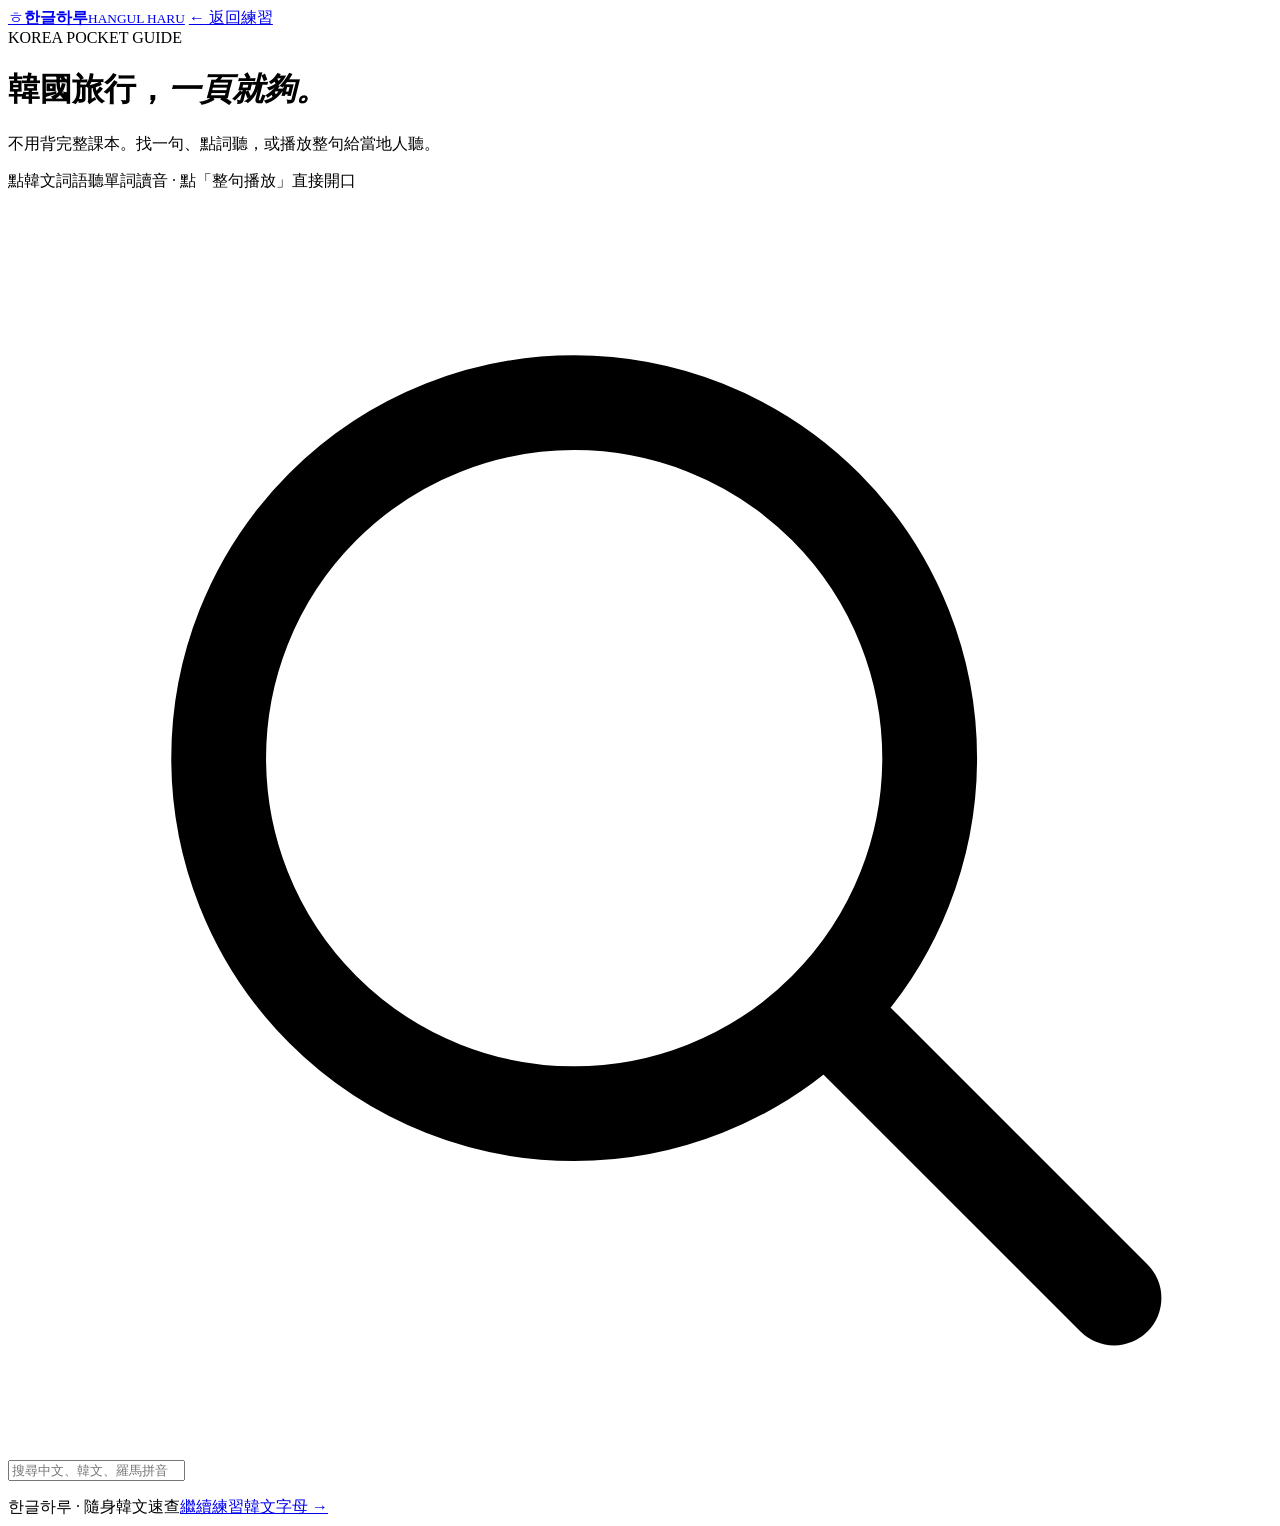
==== travel/index.html @ 02ef3fa6 "feat(travel): add isolated travel guide page and number explorer" ====
<!doctype html>
<html lang="zh-Hant">
<head>
  <meta charset="utf-8">
  <meta name="viewport" content="width=device-width, initial-scale=1, viewport-fit=cover">
  <meta name="theme-color" content="#f7f5f0">
  <meta name="description" content="韓國旅行韓文速查：實用情境句、繁體中文、羅馬拼音、逐詞與整句發音，以及漢字數字和固有數字。">
  <title>韓國旅行速查 · 한글하루</title>
  <link rel="stylesheet" href="./travel.css">
  <script defer src="./phrases.js"></script>
  <script defer src="./travel.js"></script>
</head>
<body>
  <div class="shell">
    <header class="topbar">
      <a class="brand" href="../" aria-label="返回韓文練習首頁"><span class="seal" aria-hidden="true">ㅎ</span><span><strong>한글하루</strong><small>HANGUL HARU</small></span></a>
      <a class="back-link" href="../"><span aria-hidden="true">←</span> 返回練習</a>
    </header>
    <main class="main" id="main">
      <div class="intro">
        <span class="eyebrow">KOREA POCKET GUIDE</span>
        <h1>韓國旅行，<em>一頁就夠。</em></h1>
        <p>不用背完整課本。找一句、點詞聽，或播放整句給當地人聽。</p>
        <div class="guide-hint"><span class="hint-dot" aria-hidden="true"></span>點韓文詞語聽單詞讀音 <span aria-hidden="true">·</span> 點「整句播放」直接開口</div>
      </div>
      <div class="tools" id="tools">
        <label class="search-field" for="phraseSearch">
          <svg aria-hidden="true" viewBox="0 0 24 24" fill="none" stroke="currentColor" stroke-width="1.8" stroke-linecap="round"><circle cx="10.75" cy="10.75" r="6.75"/><path d="m16 16 5 5"/></svg>
          <input id="phraseSearch" type="search" placeholder="搜尋中文、韓文、羅馬拼音" autocomplete="off" aria-label="搜尋常用韓文句子">
        </label>
        <nav class="categories" aria-label="旅遊情境分類" id="categoryNav"></nav>
      </div>
      <p id="resultsSummary" class="results-summary" role="status" aria-live="polite"></p>
      <div id="phrasesView"></div>
      <div id="numbersView" hidden>
        <div class="numbers-intro">
          <h2>數字怎麼說？</h2>
          <p><strong>漢字數字</strong>用在價格、日期、分鐘、電話；<strong>固有數字</strong>用在人數、數量、年齡、幾點鐘。</p>
        </div>
        <div class="number-panel">
          <div class="number-switch" role="group" aria-label="韓語數字系統">
            <button type="button" id="sinoMode" class="is-current" aria-pressed="true">漢字數字 <small>일 · 이 · 삼</small></button>
            <button type="button" id="nativeMode" aria-pressed="false">固有數字 <small>하나 · 둘 · 셋</small></button>
          </div>
          <div class="number-form">
            <label for="numberInput">輸入數字 <span id="numberRange">0–99,999,999</span></label>
            <input id="numberInput" type="text" inputmode="numeric" value="12000" maxlength="10" placeholder="輸入數字" spellcheck="false">
            <div class="counter-wrap" id="counterWrap" hidden>
              <label for="counterSelect">接在數字後面的量詞</label>
              <select id="counterSelect">
                <option value="">單獨念數字</option>
                <option value="명">명 · 人</option>
                <option value="개">개 · 個</option>
                <option value="시">시 · 點鐘</option>
                <option value="살">살 · 歲</option>
                <option value="잔">잔 · 杯</option>
              </select>
            </div>
          </div>
          <div id="numberResult" class="number-result" aria-live="polite"></div>
        </div>
        <section class="number-reference">
          <div class="section-heading"><h3 id="numberReferenceTitle">漢字數字速查</h3><small>點任一個數字即可聽發音</small></div>
          <div id="numberGrid" class="number-grid"></div>
        </section>
        <section class="number-examples">
          <div class="section-heading"><h3>韓國人會這樣說</h3><small>實際使用情境</small></div>
          <div id="numberExamples" class="phrase-grid"></div>
        </section>
        <p class="numbers-note">羅馬拼音是輔助讀法，遇到連音、音變或複合數字時，請以韓文語音為準。固有數字主要用於 1–99。</p>
      </div>
    </main>
    <footer><span>한글하루 · 隨身韓文速查</span><a href="../">繼續練習韓文字母 →</a></footer>
  </div>
  <div id="audioNotice" class="audio-notice" role="status" hidden>此瀏覽器不支援語音播放，請試用支援韓語語音的瀏覽器或安裝韓語語音。</div>
</body>
</html>
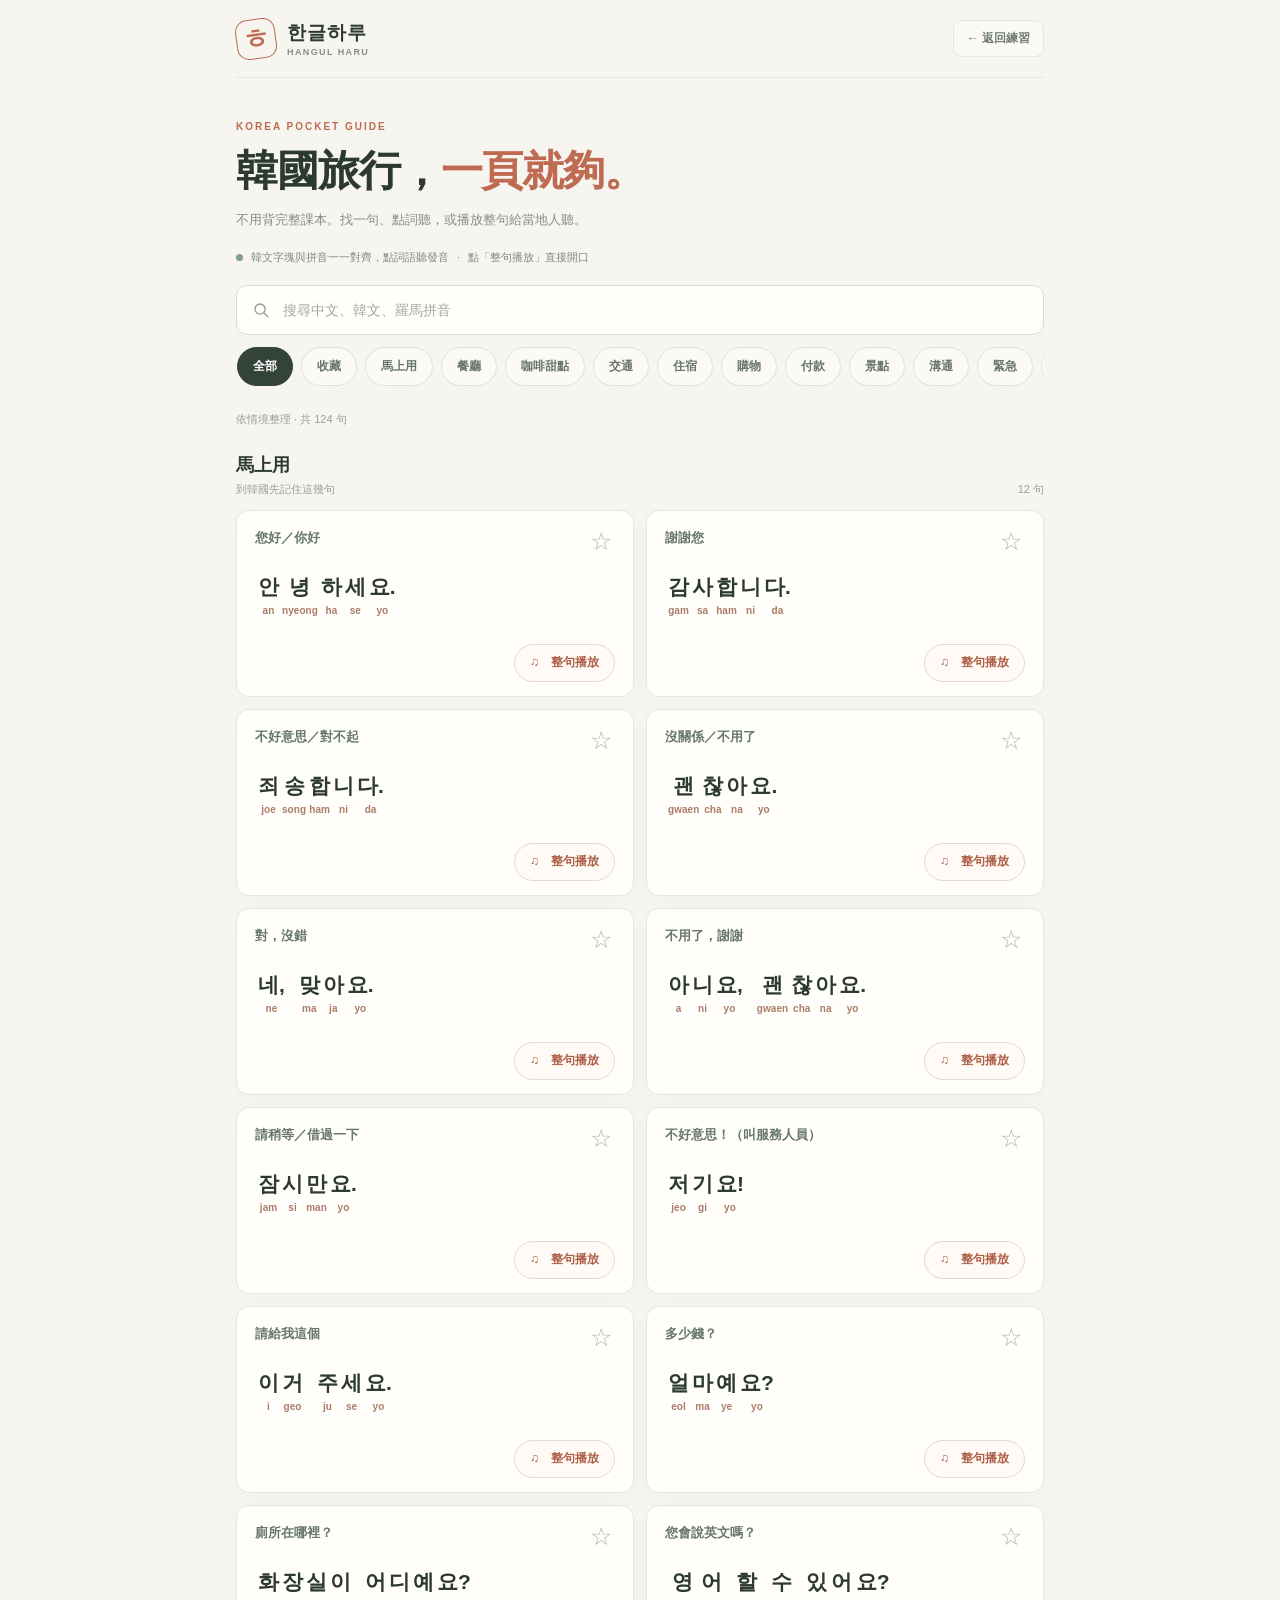
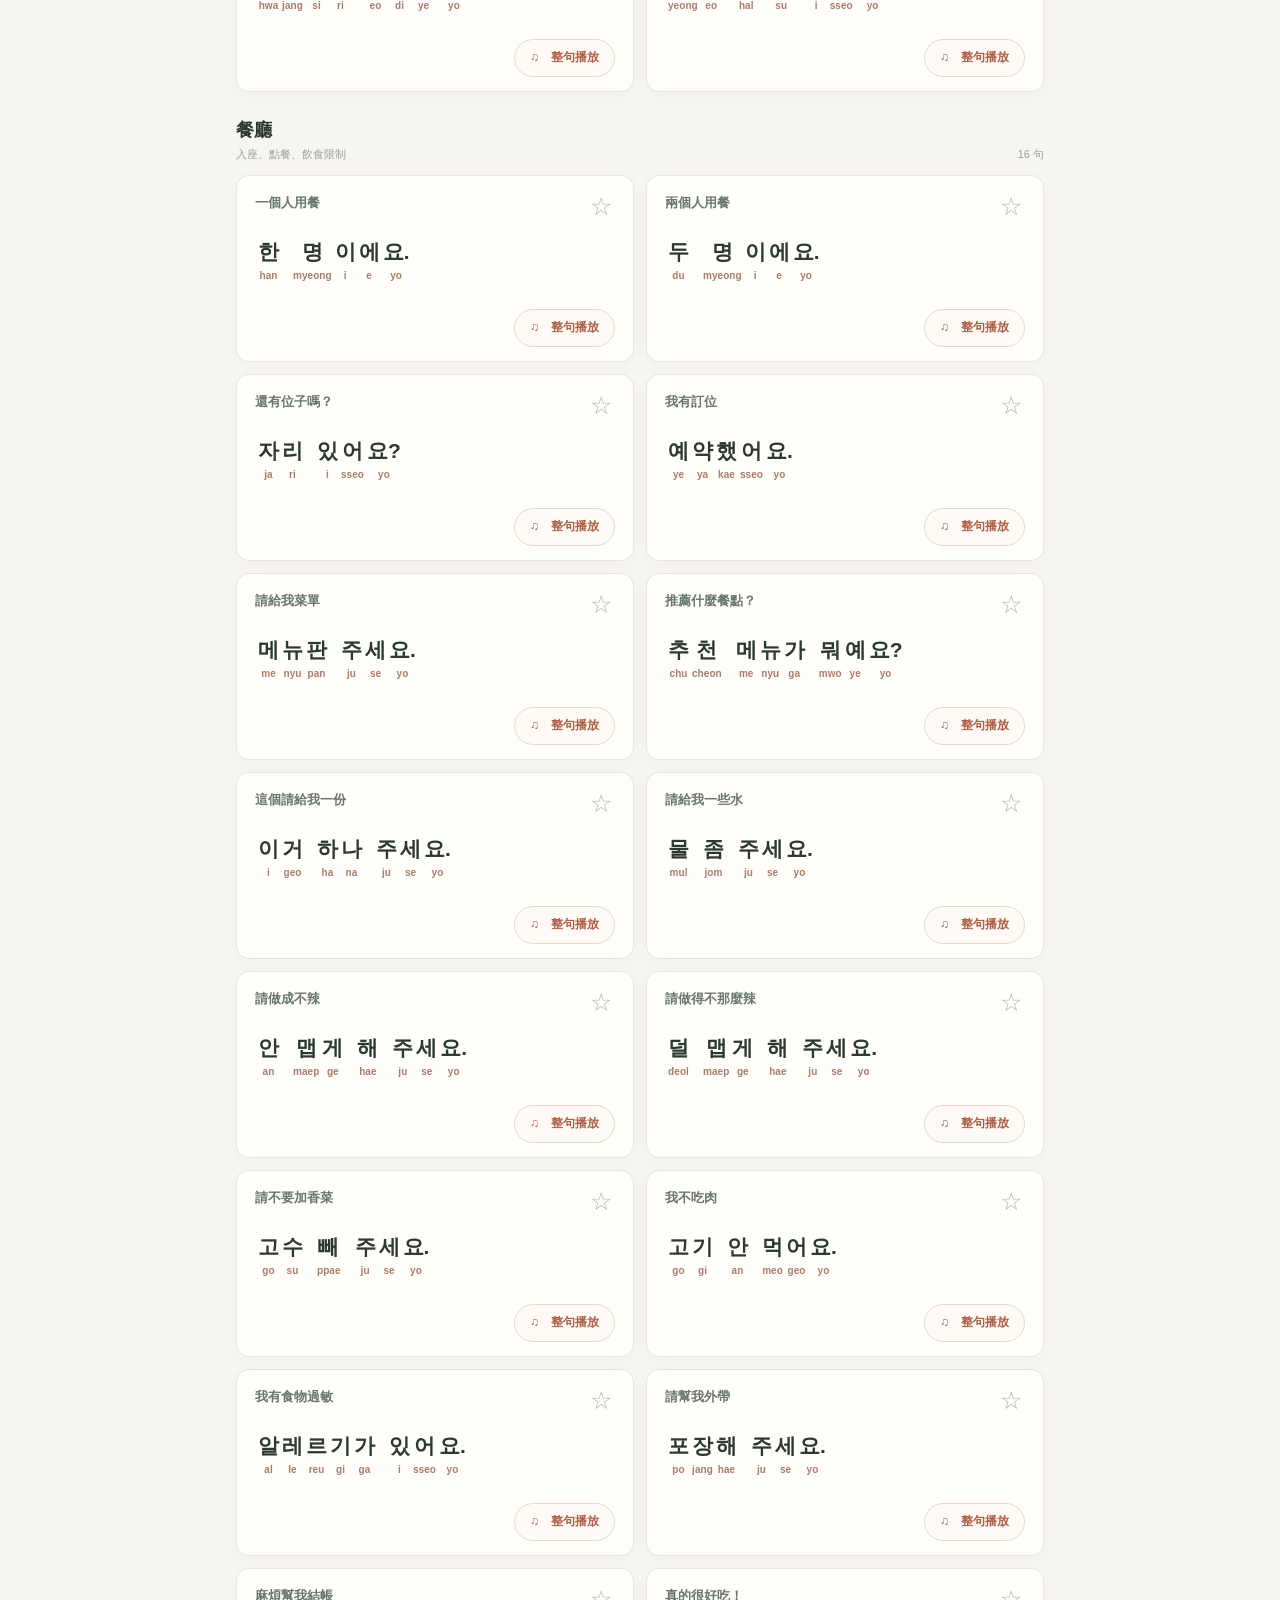
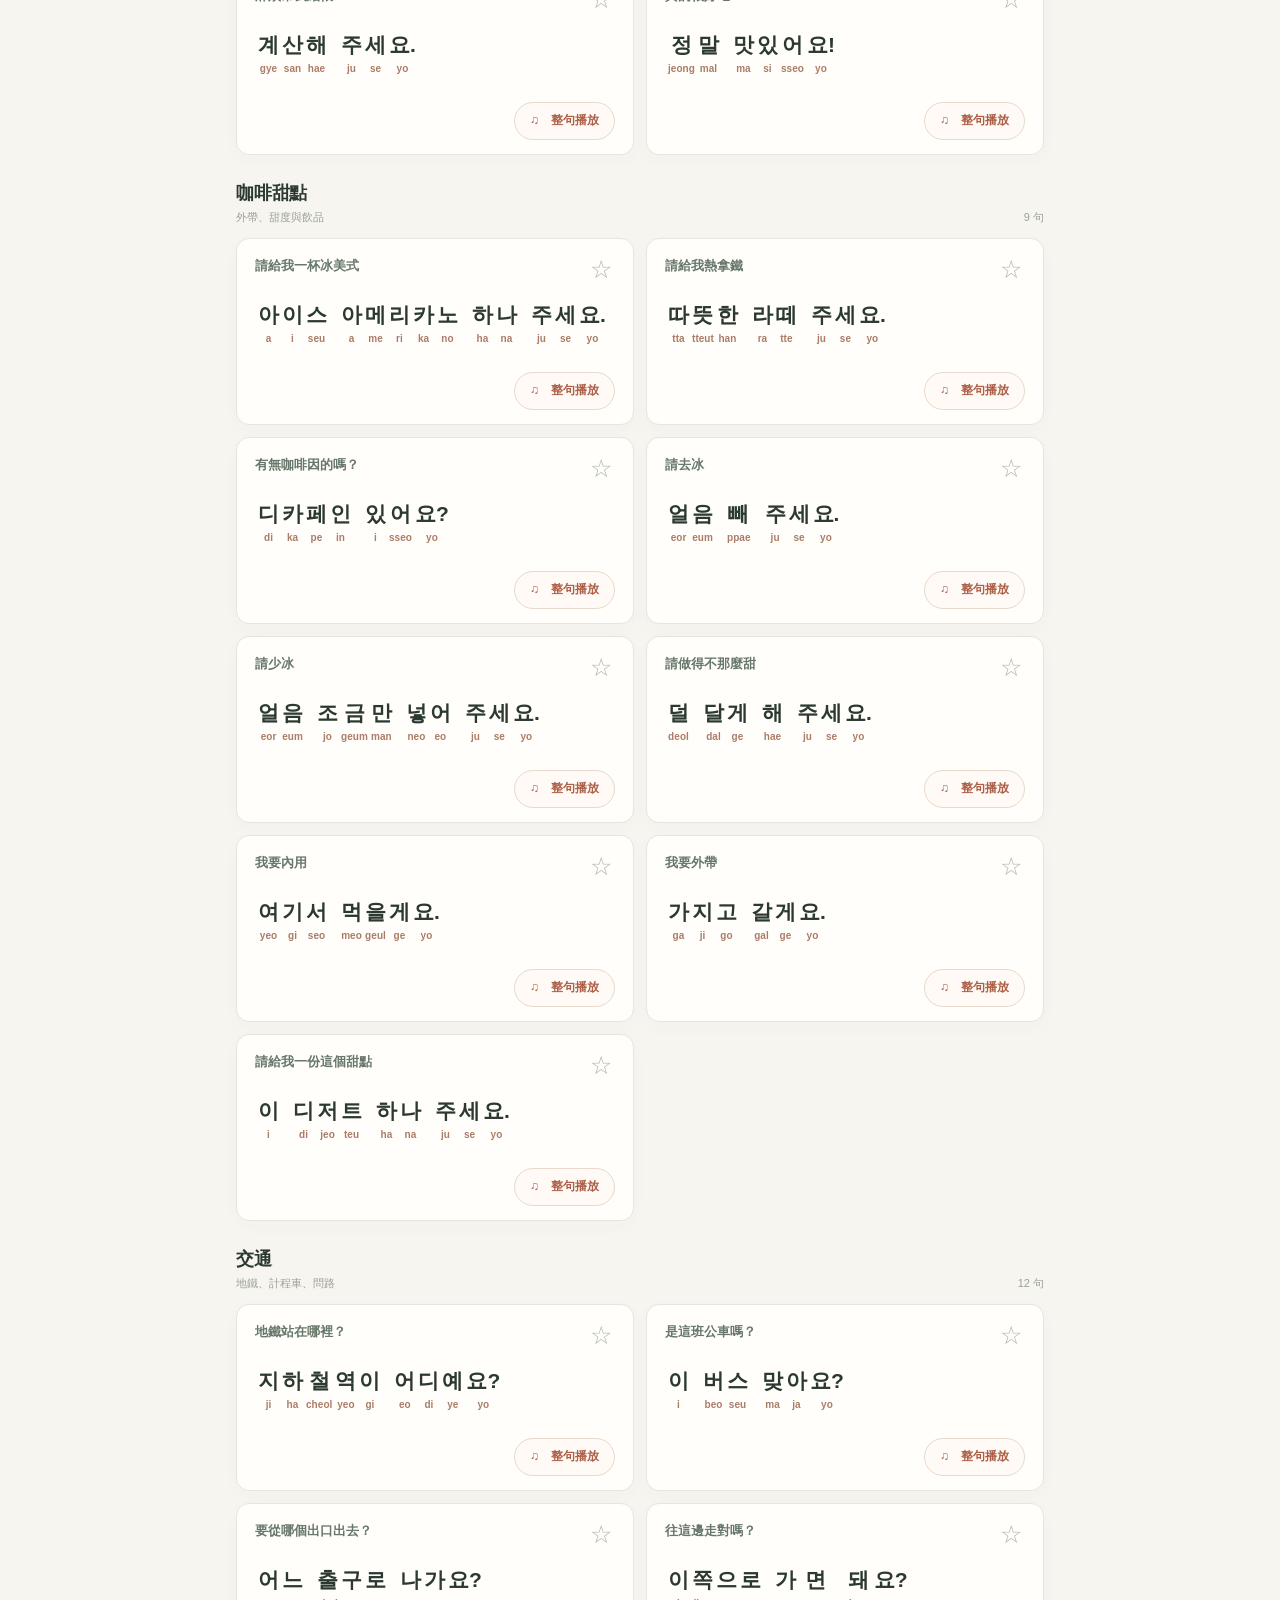
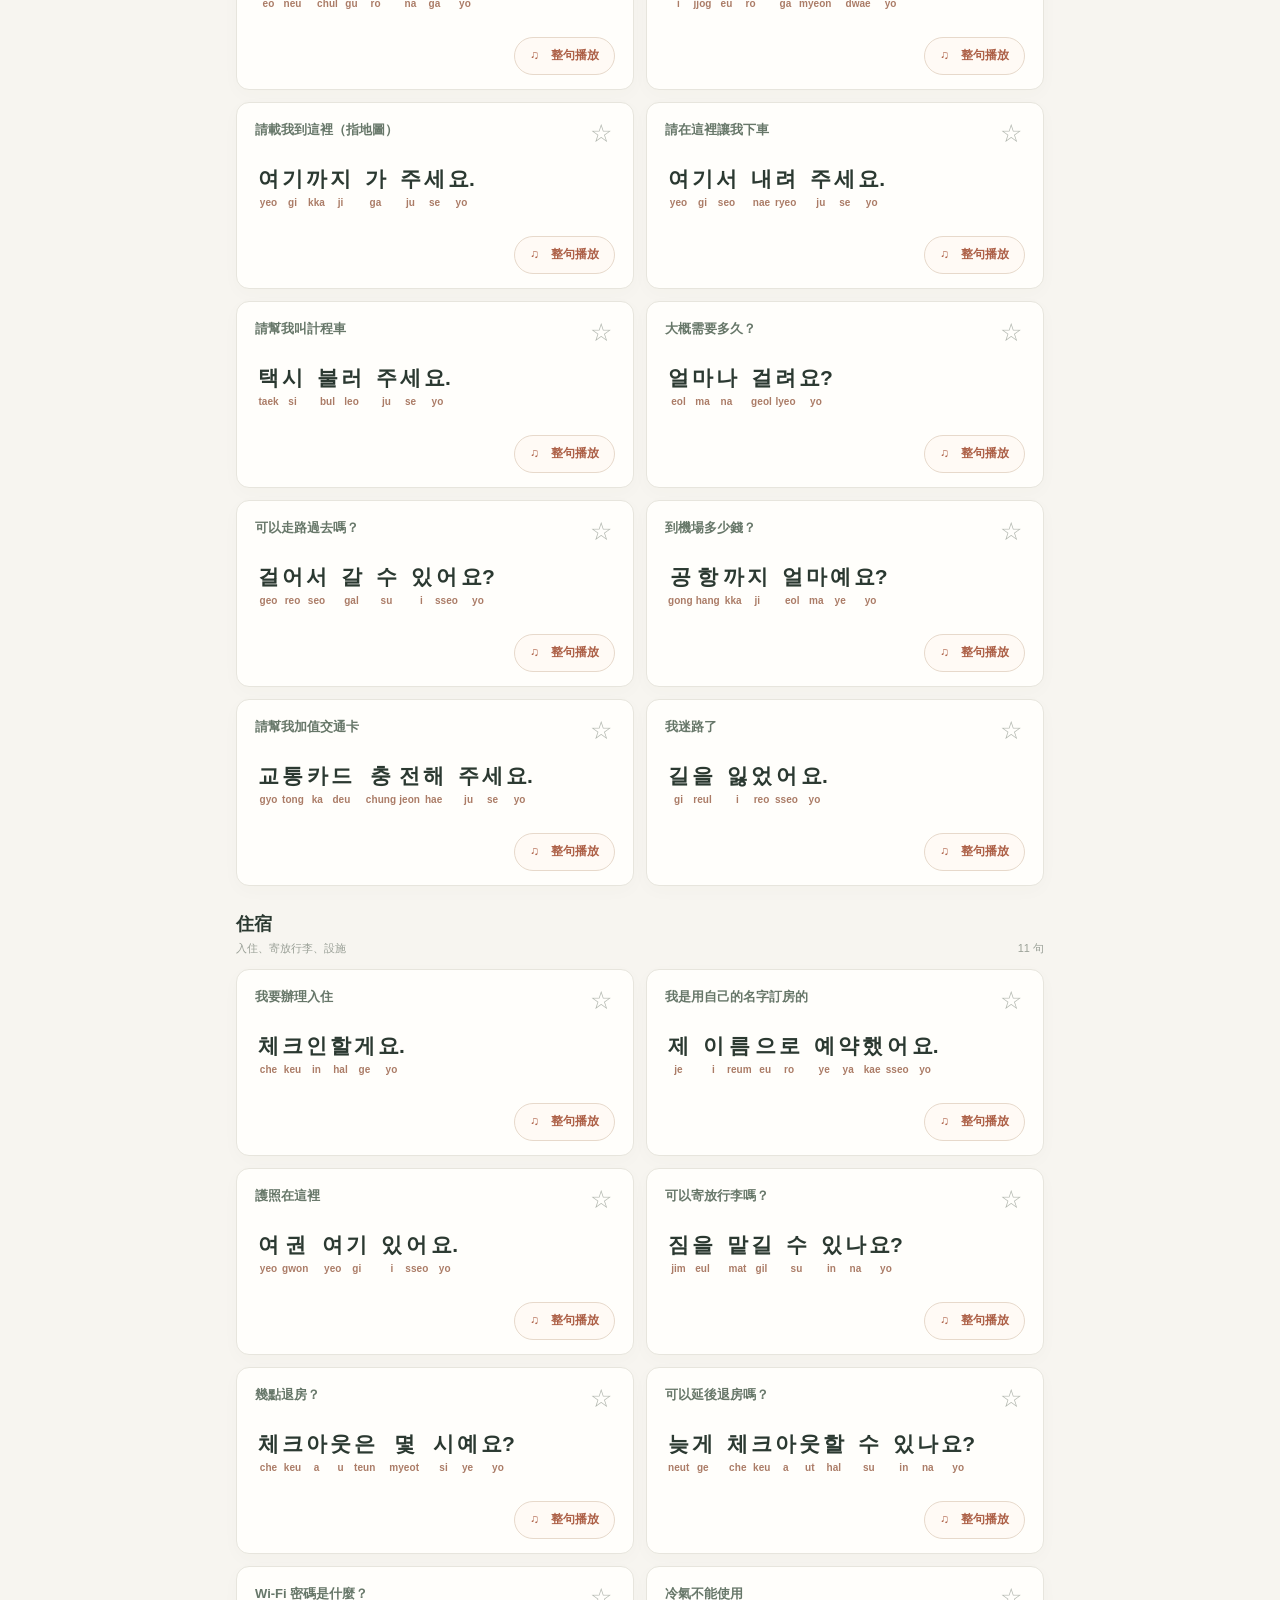
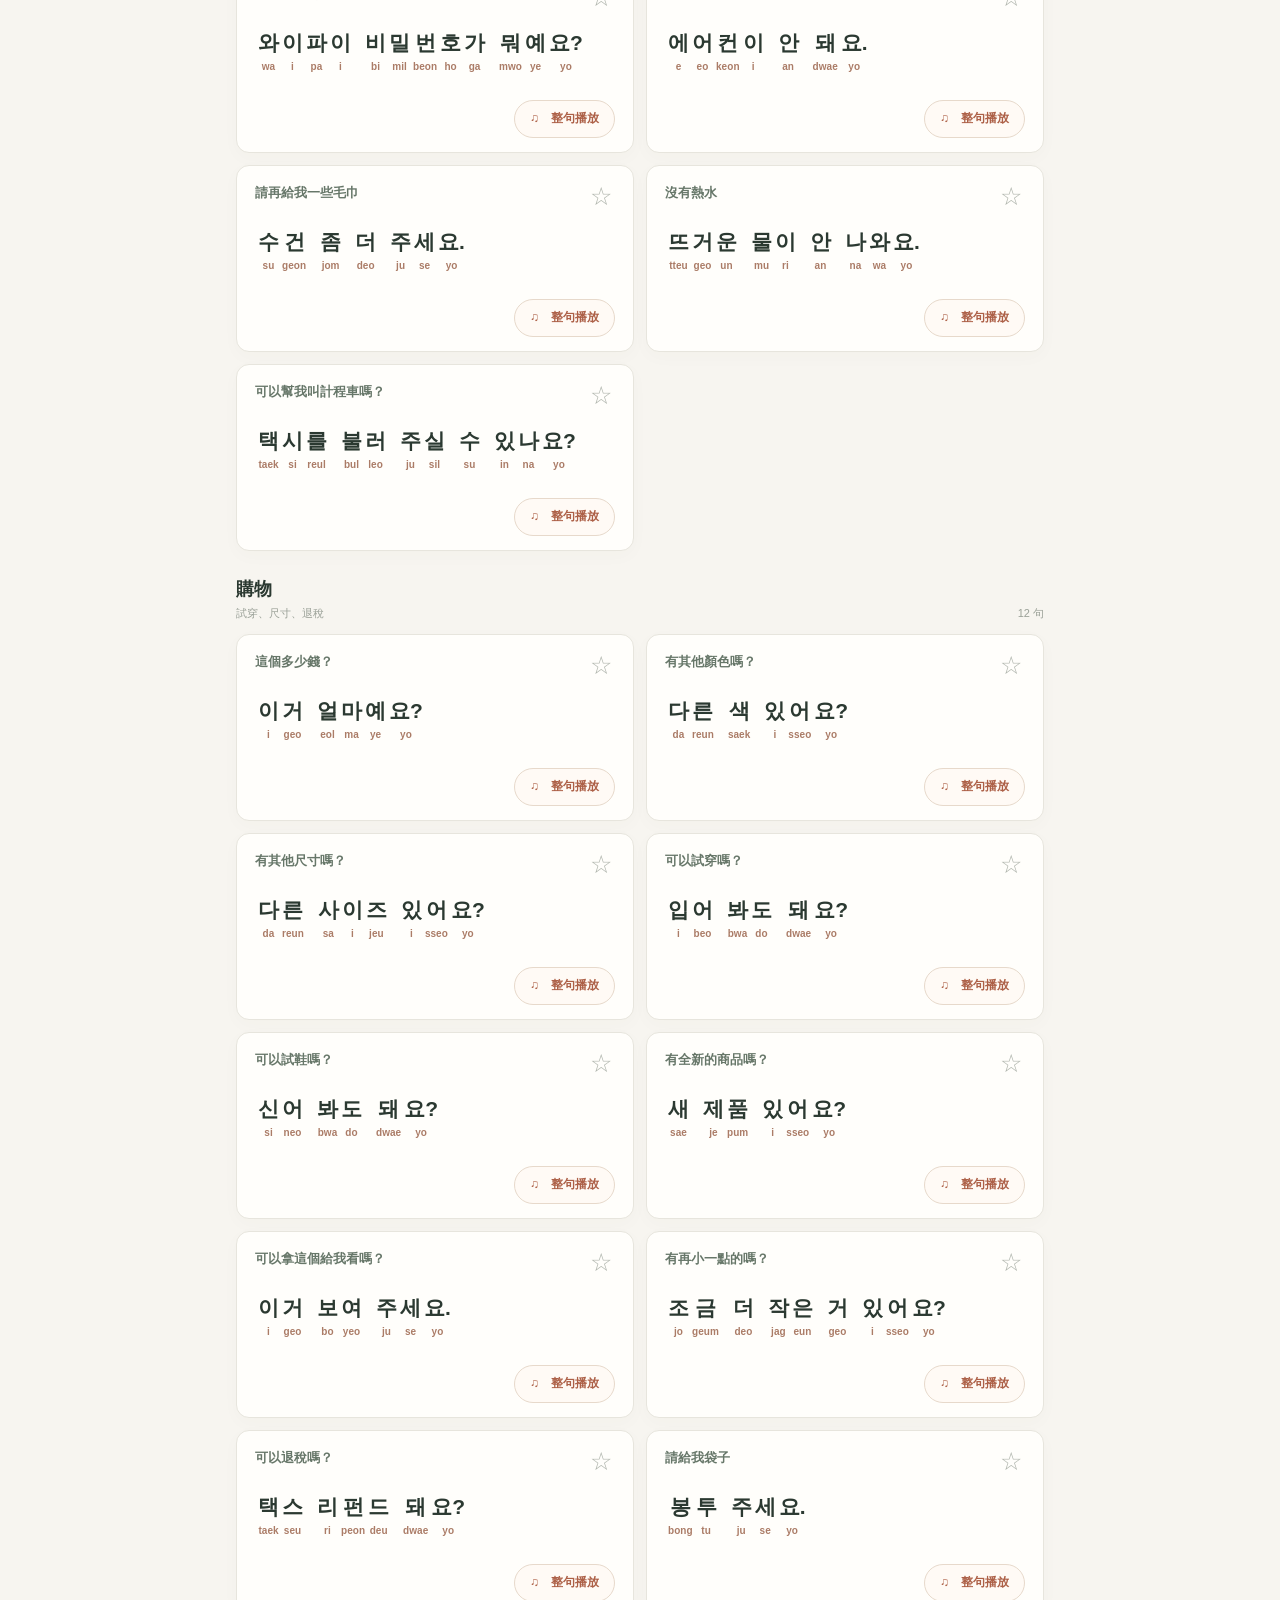
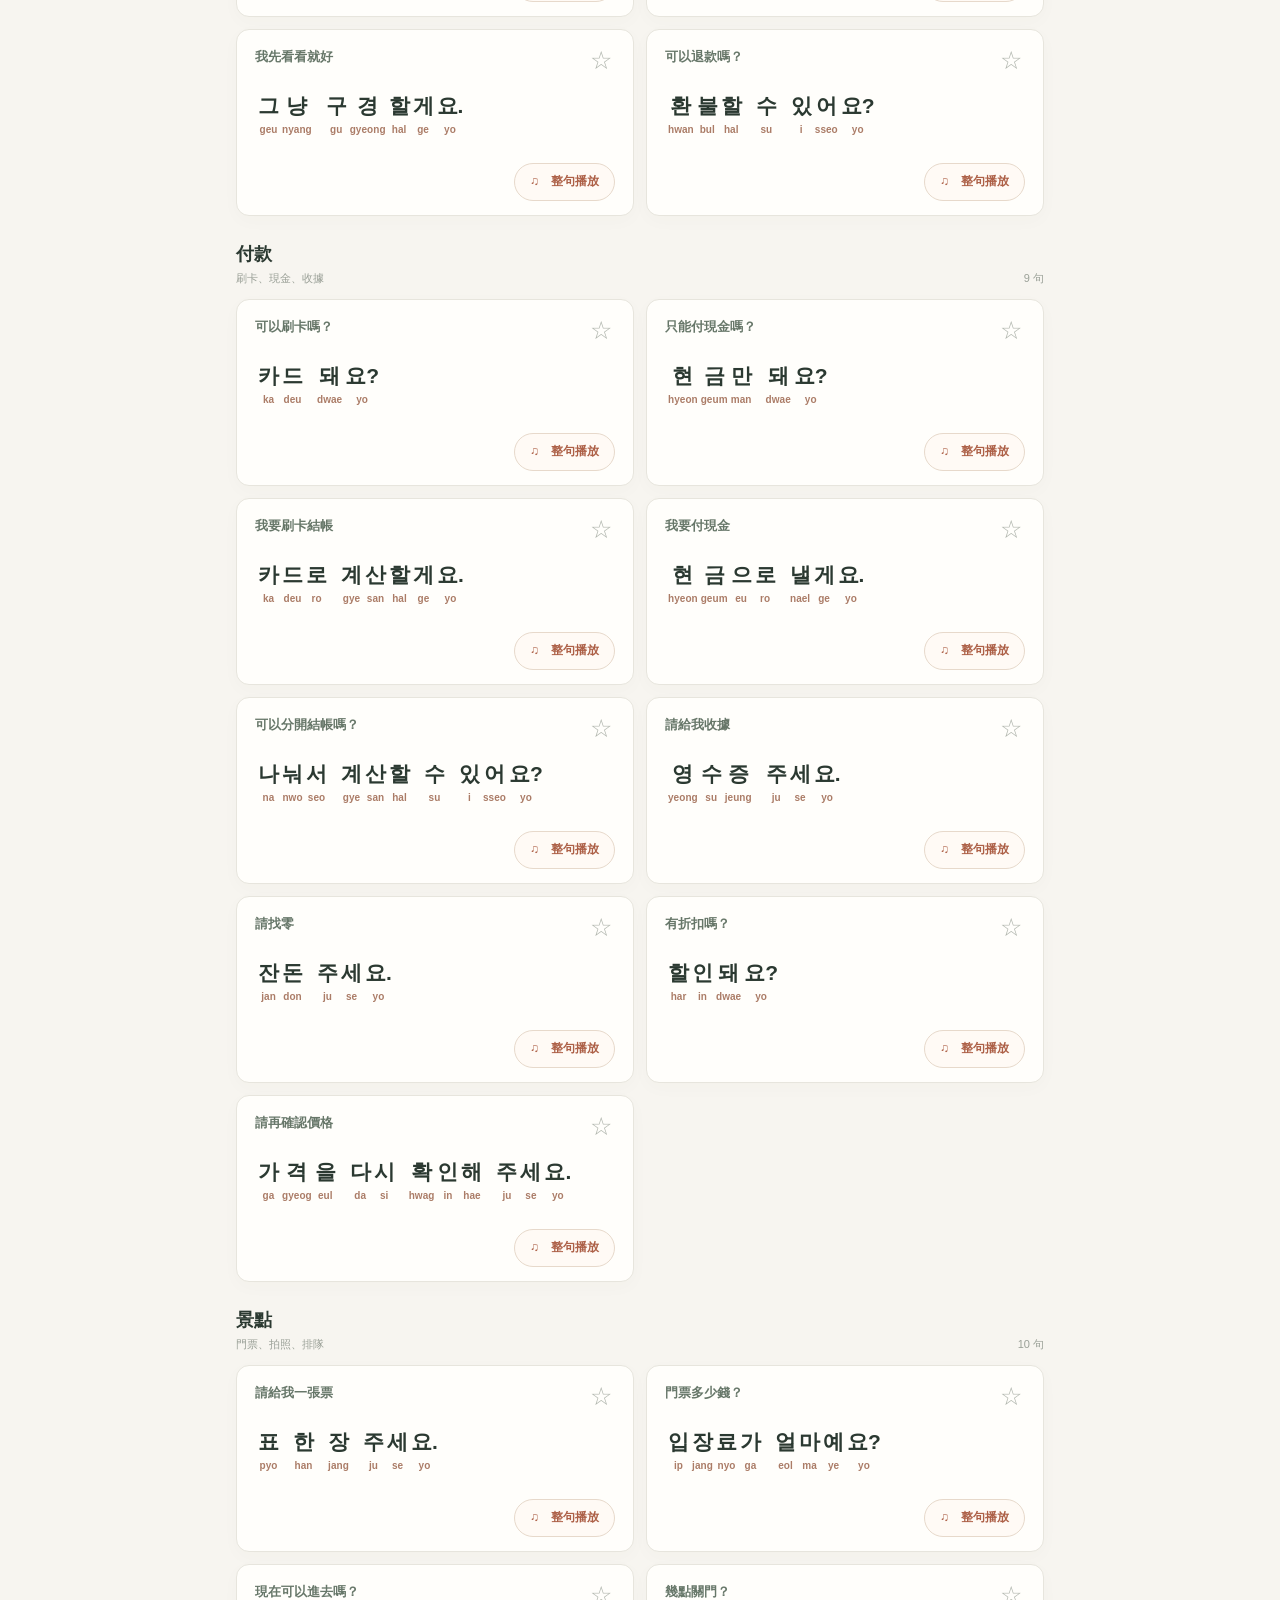
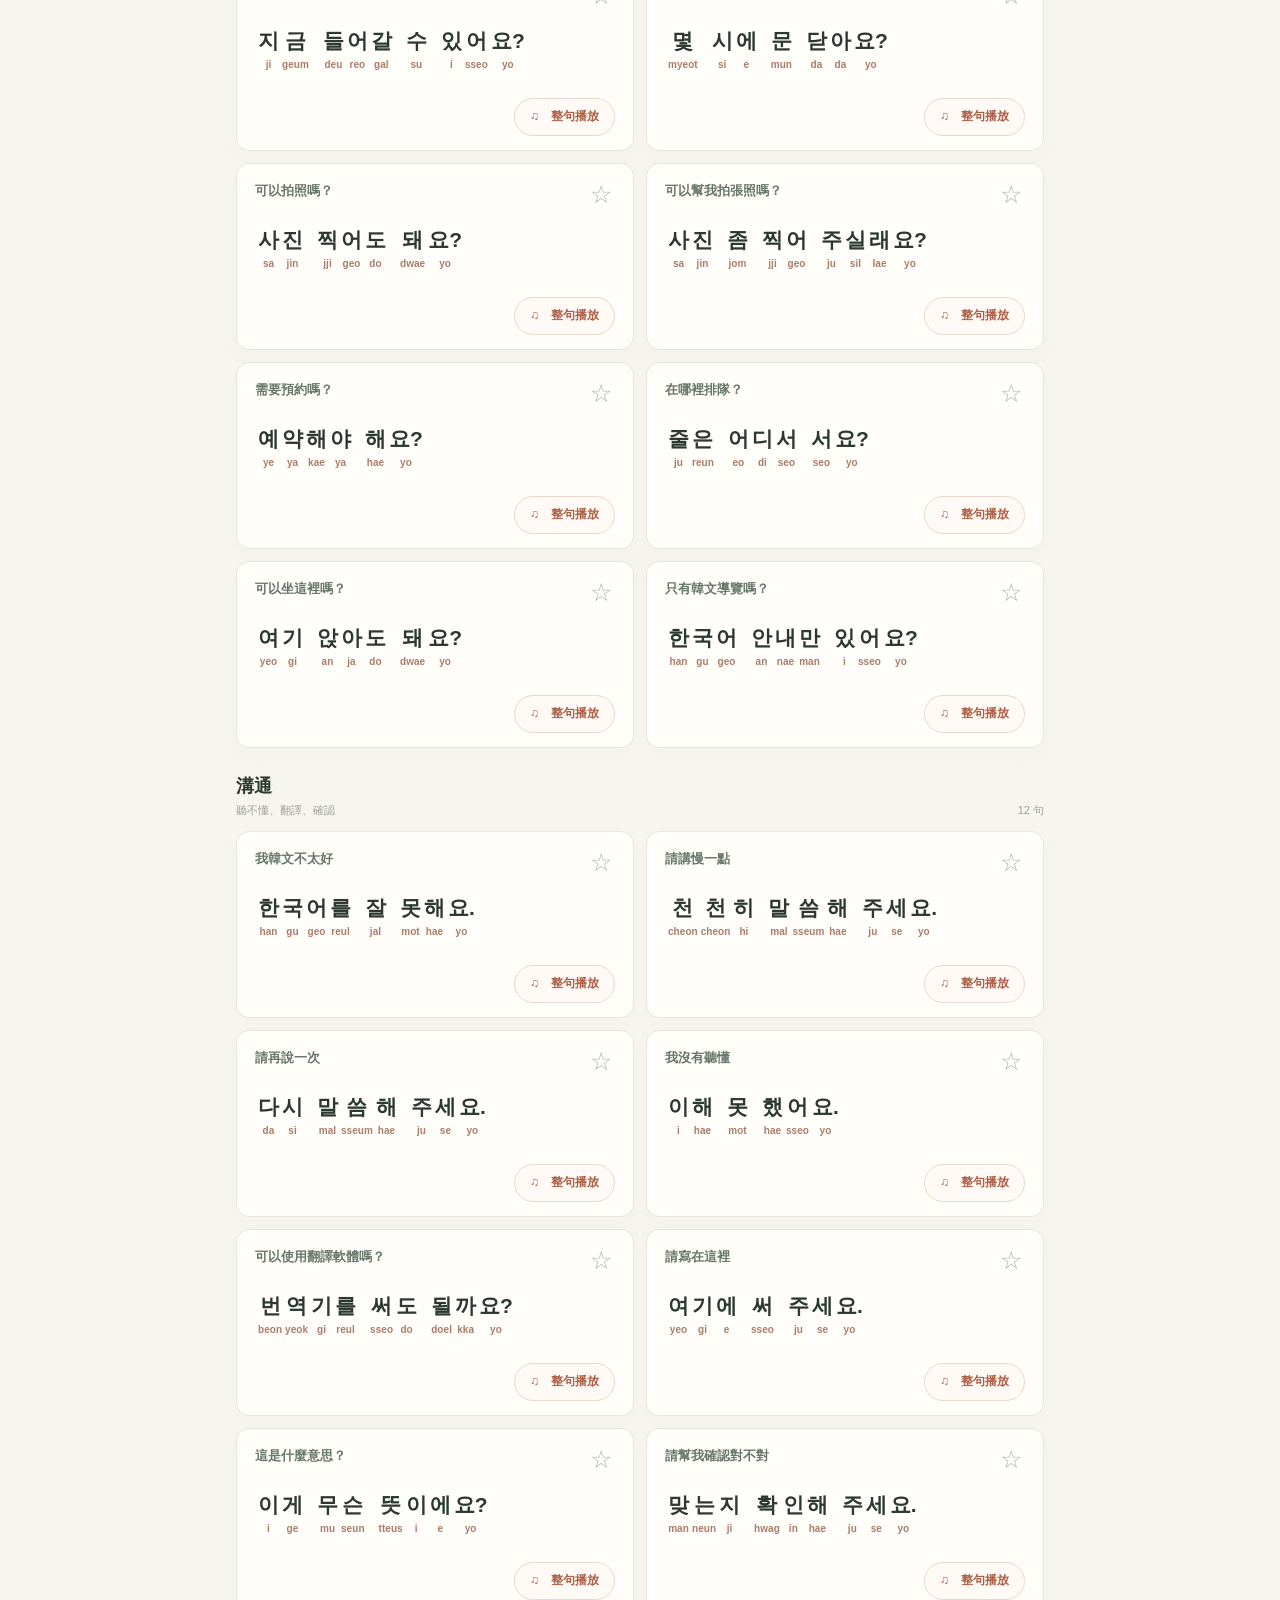
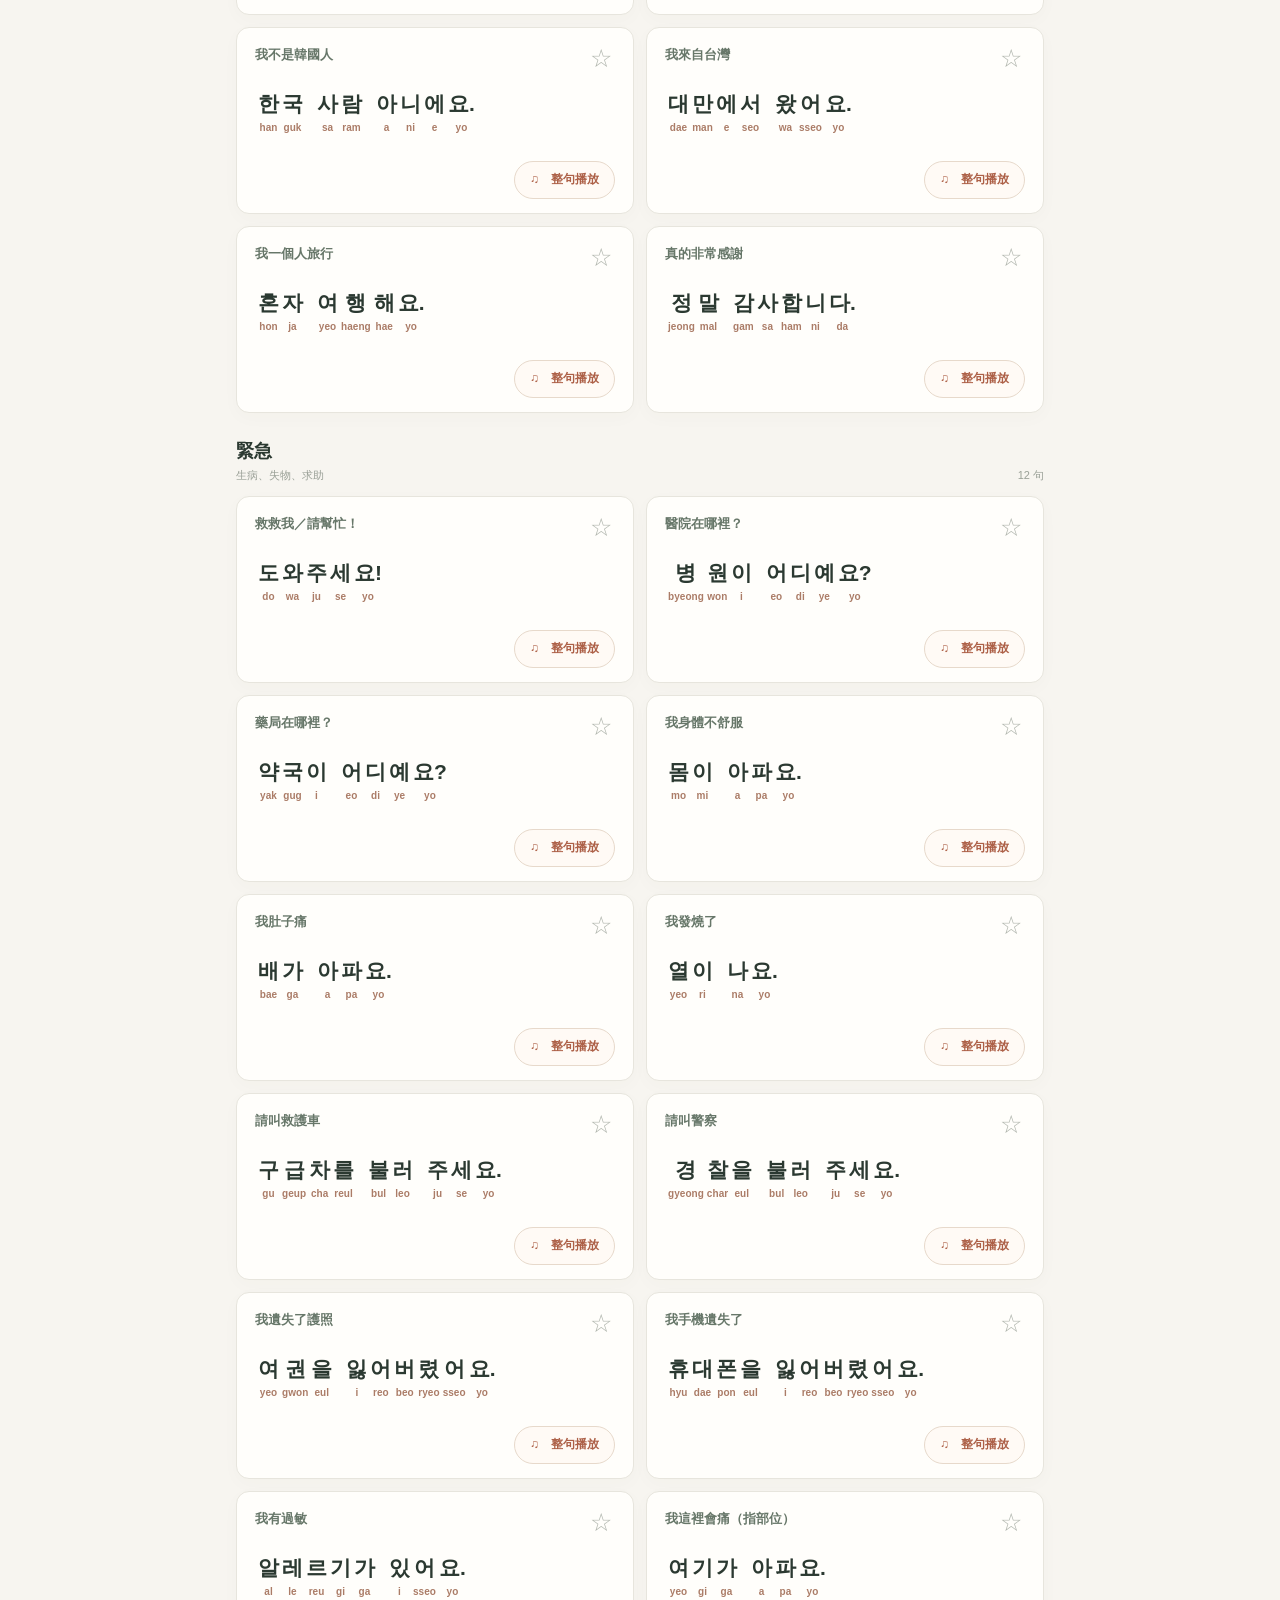
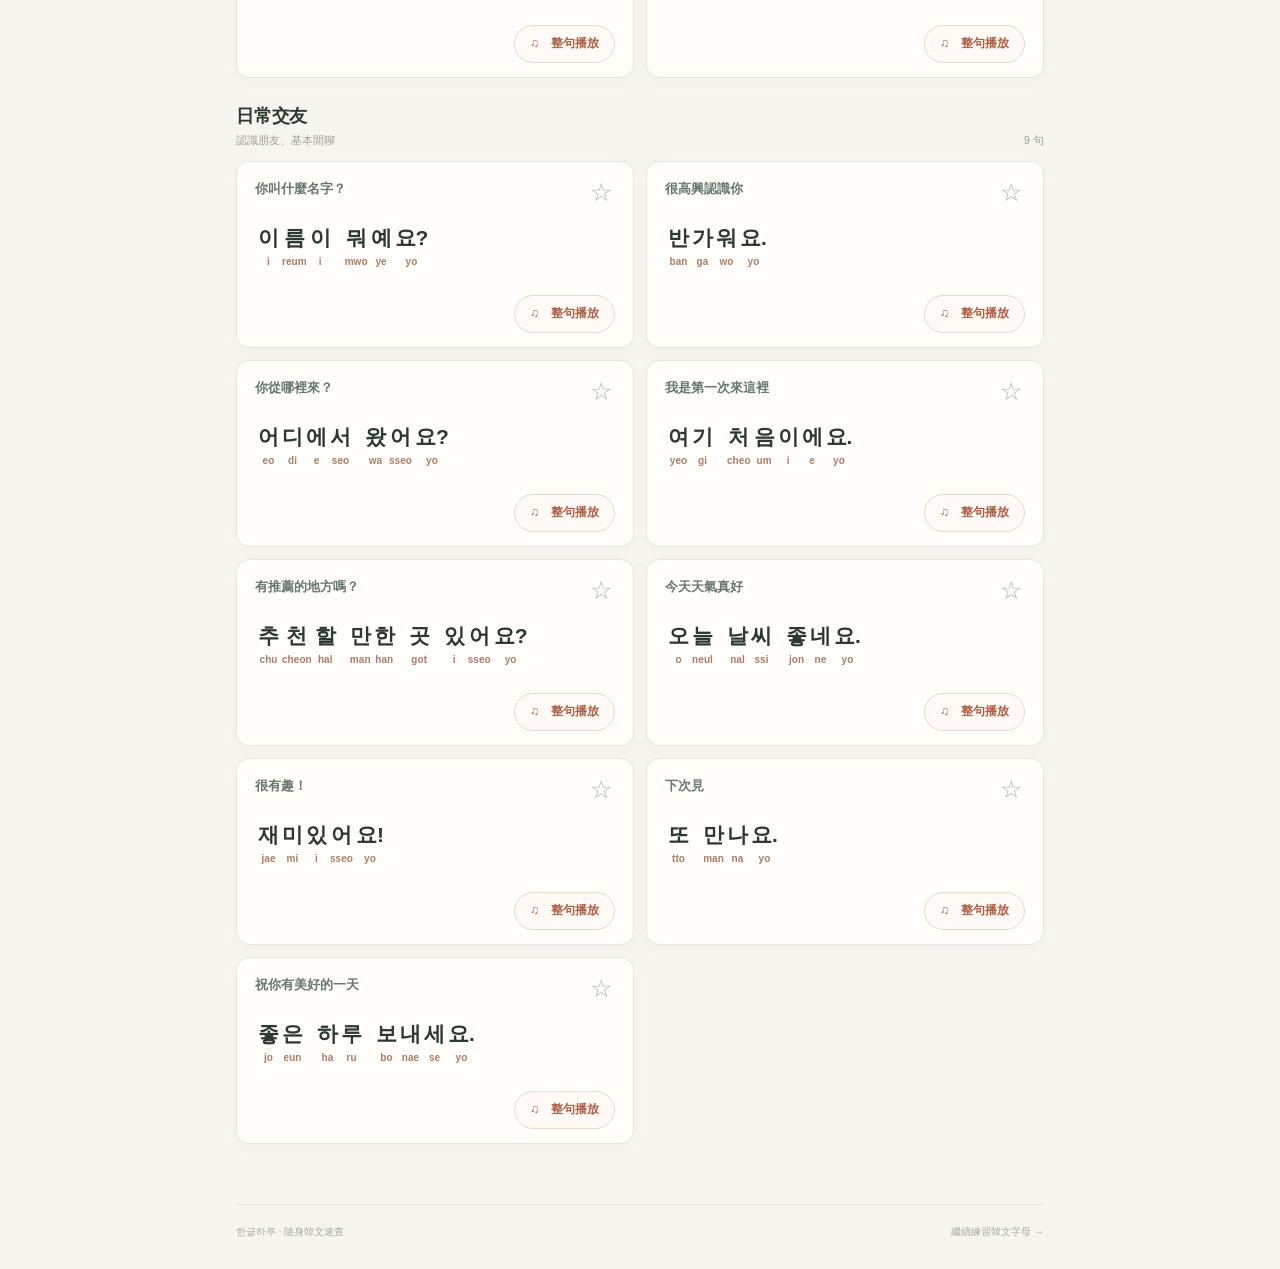
==== commit 1dbd46cc: "feat(travel): load syllable mapping and update reading hint" ====
--- a/travel/index.html
+++ b/travel/index.html
@@ -6,9 +6,10 @@
   <meta name="theme-color" content="#f7f5f0">
   <meta name="description" content="韓國旅行韓文速查：實用情境句、繁體中文、羅馬拼音、逐詞與整句發音，以及漢字數字和固有數字。">
   <title>韓國旅行速查 · 한글하루</title>
-  <link rel="stylesheet" href="./travel.css">
+  <link rel="stylesheet" href="./travel.css?v=20261026-syllables">
   <script defer src="./phrases.js"></script>
-  <script defer src="./travel.js"></script>
+  <script defer src="./syllables.js"></script>
+  <script defer src="./travel.js?v=20261026-syllables"></script>
 </head>
 <body>
   <div class="shell">
@@ -21,7 +22,7 @@
         <span class="eyebrow">KOREA POCKET GUIDE</span>
         <h1>韓國旅行，<em>一頁就夠。</em></h1>
         <p>不用背完整課本。找一句、點詞聽，或播放整句給當地人聽。</p>
-        <div class="guide-hint"><span class="hint-dot" aria-hidden="true"></span>點韓文詞語聽單詞讀音 <span aria-hidden="true">·</span> 點「整句播放」直接開口</div>
+        <div class="guide-hint"><span class="hint-dot" aria-hidden="true"></span>韓文字塊與拼音一一對齊，點詞語聽發音 <span aria-hidden="true">·</span> 點「整句播放」直接開口</div>
       </div>
       <div class="tools" id="tools">
         <label class="search-field" for="phraseSearch">
--- a/travel/travel.css
+++ b/travel/travel.css
@@ -0,0 +1,36 @@
+:root{color-scheme:light;--bg:#f7f5f0;--paper:#fffefb;--ink:#2b3931;--muted:#848d83;--line:#e7e5dd;--accent:#be6b52;--soft:#f7ebe4;--green:#66846b;font-family:-apple-system,BlinkMacSystemFont,"Apple SD Gothic Neo","Noto Sans KR","PingFang TC","Microsoft JhengHei",sans-serif}
+*{box-sizing:border-box}html{scroll-behavior:smooth}body{margin:0;background:var(--bg);color:var(--ink);-webkit-font-smoothing:antialiased}button,input,select{font:inherit}button{cursor:pointer}button:focus-visible,input:focus-visible,select:focus-visible,a:focus-visible{outline:3px solid #dbac91;outline-offset:3px}[hidden]{display:none!important}
+.shell{max-width:860px;margin:auto;padding:0 26px}.topbar{height:78px;border-bottom:1px solid var(--line);display:flex;align-items:center;justify-content:space-between;gap:18px}.brand{display:flex;align-items:center;gap:11px;color:var(--ink);text-decoration:none}.seal{height:40px;width:40px;border:1.5px solid var(--accent);color:var(--accent);border-radius:12px;display:grid;place-items:center;font-size:27px;font-weight:750;transform:rotate(-8deg)}.brand>span:last-child{display:flex;flex-direction:column;gap:1px}.brand strong{font-size:19px;letter-spacing:1px}.brand small{color:var(--muted);font-size:9px;letter-spacing:1.4px;font-weight:750}.back-link{flex:none;color:#737d73;text-decoration:none;border:1px solid var(--line);background:#faf9f5;border-radius:9px;padding:9px 13px;font-size:12px;font-weight:700}.back-link:hover{color:var(--accent);border-color:#ddbda9}
+.main{padding:38px 0 60px}.eyebrow{font-size:10px;font-weight:850;letter-spacing:2px;color:var(--accent)}.intro h1{font-size:clamp(30px,4.5vw,42px);line-height:1.25;letter-spacing:-1.1px;margin:11px 0 10px}.intro h1 em{color:var(--accent);font-style:normal}.intro p{font-size:13px;line-height:1.8;margin:0;color:#868d84}.guide-hint{display:flex;align-items:center;flex-wrap:wrap;gap:8px;font-size:11px;color:#7d8b7d;margin:19px 0 5px}.hint-dot{width:7px;height:7px;background:#83a18a;border-radius:99px}
+.tools{position:sticky;top:0;z-index:10;padding:15px 0 8px;background:var(--bg)}.search-field{display:flex;align-items:center;gap:11px;min-height:50px;border:1px solid #dddcd4;border-radius:11px;background:var(--paper);padding:0 15px;transition:border-color .15s}.search-field:focus-within{border-color:#cc9d86}.search-field svg{height:18px;width:18px;flex:none;color:#929a8f}.search-field input{min-width:0;width:100%;border:0;outline:0;background:transparent;color:var(--ink);font-size:14px;min-height:48px}.search-field input::placeholder{color:#a4a9a0}.search-field input:disabled{cursor:not-allowed;opacity:.6}.categories{display:flex;align-items:center;gap:8px;margin-top:12px;overflow-x:auto;overscroll-behavior-x:contain;scrollbar-width:none;padding:0 1px 5px}.categories::-webkit-scrollbar{display:none}.category-chip{white-space:nowrap;flex:none;min-height:39px;border:1px solid #e1e0d8;border-radius:99px;color:#697568;background:#fbfaf7;padding:8px 15px;font-size:12px;font-weight:750;display:flex;align-items:center;gap:6px}.category-chip:hover{border-color:#c8cfc1;color:#354e3e}.category-chip.active{color:#fff;background:#34433a;border-color:#34433a}.chip-count{display:inline-flex;align-items:center;justify-content:center;background:#e9eee5;border-radius:99px;color:#5b705f;min-width:18px;min-height:18px;padding:0 4px;font-size:10px}.category-chip.active .chip-count{background:#607365;color:#fff}.results-summary{margin:13px 0 8px;color:#979e93;font-size:11px;font-variant-numeric:tabular-nums}
+.phrase-section{margin-top:26px}.section-heading{display:flex;align-items:flex-end;justify-content:space-between;gap:12px;margin:0 0 13px}.section-heading h2,.section-heading h3{margin:0;font-size:18px;letter-spacing:-.25px}.section-heading p{margin:5px 0 0;color:#9aa097;font-size:11px}.section-heading>small{font-size:11px;color:#9aa097}.section-count{color:#9aa097;font-size:11px;white-space:nowrap}.phrase-grid{display:grid;grid-template-columns:repeat(2,minmax(0,1fr));gap:12px}.phrase-card{min-width:0;display:flex;flex-direction:column;gap:12px;border:1px solid var(--line);background:var(--paper);border-radius:13px;padding:17px 18px 14px;box-shadow:0 5px 18px #5c4f3f06}.phrase-top{display:flex;align-items:flex-start;justify-content:space-between;gap:8px}.phrase-zh{font-size:13px;line-height:1.6;font-weight:740;color:#677769;margin:0}.favorite-btn{border:0;background:transparent;color:#b1b6ae;font-size:25px;line-height:1;min-height:28px;min-width:28px;display:grid;place-items:center;flex:none;padding:0}.favorite-btn:hover,.favorite-btn.selected{color:#c58a5b}.word-line{display:flex;align-content:start;flex-wrap:wrap;align-items:flex-start;column-gap:8px;row-gap:6px;min-height:61px;margin-top:0}.word-token{display:flex;flex-direction:column;align-items:flex-start;justify-content:start;gap:5px;max-width:100%;min-height:50px;padding:4px 3px;border-radius:7px;border:0;background:transparent;color:var(--ink);text-align:left}.word-token:hover:not(:disabled){background:#f5f1e9}.word-token:active:not(:disabled){background:#e9f0e5}.word-token:disabled{cursor:default}.word-ko{font-size:21px;font-weight:750;line-height:1.25;overflow-wrap:anywhere}.word-roman{font-size:11px;line-height:1.2;color:#ab7c67;overflow-wrap:anywhere}.phrase-actions{display:flex;justify-content:flex-end;align-items:center;margin-top:auto;padding-top:3px}.sentence-play{display:inline-flex;justify-content:center;align-items:center;gap:4px;border:1px solid #e7d9cb;background:#fffaf5;color:#ad6047;border-radius:99px;padding:9px 15px;font-size:12px;font-weight:760;white-space:nowrap;min-height:38px}.sentence-play:hover:not(:disabled){border-color:var(--accent);background:var(--soft)}.sentence-play:disabled,.number-chip:disabled{opacity:.48;cursor:not-allowed}.empty-state{margin:38px auto 65px;padding:34px 20px;max-width:460px;border:1px dashed #dddcd4;border-radius:15px;text-align:center;background:var(--paper)}.empty-state h2{font-size:17px}.empty-state p{font-size:12px;color:var(--muted);line-height:1.8}.empty-link{background:#34433a;color:white;padding:10px 16px;border:0;border-radius:9px;margin-top:10px;font-size:12px}
+.numbers-intro{margin:26px 0 17px}.numbers-intro h2{font-size:24px;margin:0 0 8px}.numbers-intro p{margin:0;font-size:13px;line-height:1.85;color:#7a8679}.numbers-intro strong{color:#45634f}.number-panel{padding:20px;background:var(--paper);border-radius:15px;border:1px solid var(--line)}.number-switch{display:grid;grid-template-columns:repeat(2,minmax(0,1fr));gap:5px;background:#ebeae4;border-radius:11px;padding:5px}.number-switch button{border:0;background:transparent;color:#6c776d;min-height:53px;border-radius:8px;font-size:14px;font-weight:780;display:flex;flex-direction:column;gap:4px;justify-content:center;align-items:center}.number-switch button small{font-size:10px;color:#9eaa9d}.number-switch button.is-current{background:var(--paper);color:var(--ink);box-shadow:0 2px 7px #30382710}.number-form{display:grid;grid-template-columns:1fr 1fr;gap:12px;margin:19px 0 12px}.number-form>label,.counter-wrap label{display:flex;justify-content:space-between;align-items:center;gap:8px;font-size:12px;font-weight:720;color:#667666}.number-form>label span{font-size:10px;color:#9da49b}.number-form>label{grid-column:1/-1}.number-form input,.counter-wrap select{min-width:0;width:100%;border:1px solid #dfdfd6;border-radius:9px;background:#faf9f5;color:var(--ink);padding:11px 12px;font-size:15px}.number-form input:focus,.counter-wrap select:focus{border-color:var(--accent)}.counter-wrap label{margin-bottom:7px}.counter-wrap[hidden]+*{grid-column:auto}.number-result{background:#f5f3ee;border-radius:12px;padding:19px;display:flex;flex-direction:column;gap:7px;align-items:flex-start}.number-label{font-size:10px;letter-spacing:1px;color:#8a958a;font-weight:800}.converted-ko{font-size:clamp(26px,5vw,36px);line-height:1.3;overflow-wrap:anywhere}.converted-rr{font-size:13px;color:#a36f59;overflow-wrap:anywhere;margin-bottom:9px}.number-error{font-size:13px;color:#a75f4b;line-height:1.6}.number-reference,.number-examples{margin-top:29px}.number-reference .section-heading,.number-examples .section-heading{margin-bottom:14px}.number-grid{display:grid;grid-template-columns:repeat(6,minmax(0,1fr));gap:9px}.number-chip{background:var(--paper);border:1px solid var(--line);border-radius:11px;display:flex;flex-direction:column;align-items:center;justify-content:center;gap:7px;min-height:93px;padding:10px 5px}.number-chip:hover:not(:disabled){background:#f8f2ec;border-color:#d9b59e}.number-value{font-size:11px;color:#9b9d94}.number-ko{font-size:22px;line-height:1.2;color:var(--ink)}.number-rr{font-size:10px;color:#ae7d67;overflow-wrap:anywhere}.numbers-note{font-size:11px;color:#969e94;line-height:1.8;margin:22px 0}
+footer{display:flex;justify-content:space-between;gap:16px;border-top:1px solid var(--line);padding:20px 0 30px;font-size:10px;color:#aaa99e}footer a{color:inherit;text-decoration:none}footer a:hover{color:var(--accent)}.audio-notice{position:fixed;bottom:max(15px,env(safe-area-inset-bottom));left:50%;transform:translateX(-50%);z-index:30;width:min(440px,calc(100% - 30px));padding:12px 15px;font-size:12px;line-height:1.6;border-radius:9px;background:#34433a;color:white;box-shadow:0 10px 40px #24302530}
+@media(max-width:700px){.shell{padding:0 16px}.topbar{height:66px}.seal{width:36px;height:36px;font-size:24px}.brand strong{font-size:17px}.brand small{font-size:8px}.back-link{font-size:11px;padding:9px 11px}.main{padding:26px 0 40px}.intro h1{font-size:30px}.intro p{font-size:12px}.guide-hint{margin-top:12px;line-height:1.65}.tools{padding-top:10px}.categories{margin-top:10px}.category-chip{min-height:38px;padding:7px 14px}.phrase-grid{grid-template-columns:1fr;gap:10px}.phrase-section{margin-top:22px}.phrase-card{padding:14px 15px 12px;gap:10px}.word-line{min-height:55px}.word-ko{font-size:22px}.phrase-actions{padding-top:0}.number-panel{padding:15px}.number-grid{grid-template-columns:repeat(3,minmax(0,1fr));gap:8px}.number-chip{min-height:88px}.number-form{grid-template-columns:1fr}.number-form>label{grid-column:1}.number-result{padding:17px}.section-heading h2,.section-heading h3{font-size:17px}}
+@media(max-width:350px){.shell{padding:0 13px}.intro h1{font-size:27px}.word-ko{font-size:20px}.number-switch button{font-size:12px}.number-rr{font-size:9px}}
+@media(prefers-reduced-motion:reduce){*,*:before,*:after{scroll-behavior:auto!important;transition:none!important}}
+
+/* Keep category jumps visible below the sticky search/navigation area. */
+.results-summary,#numbersView{scroll-margin-top:140px}
+
+/* Syllable-by-syllable readings: compact ruby-like columns inside the original word tap target. */
+.word-token{flex-direction:row;align-items:center;justify-content:flex-start;gap:0;min-height:55px}
+.aligned-word{display:inline-flex;align-items:flex-start;gap:3px;white-space:nowrap}
+.syllable-unit{display:inline-flex;flex-direction:column;align-items:center;justify-content:flex-start;gap:5px;min-width:0;white-space:nowrap}
+.syllable-ko{font-size:21px;font-weight:750;line-height:1.25;color:var(--ink)}
+.syllable-roman{font-size:10px;font-weight:550;line-height:1.2;letter-spacing:.05px;color:#ab7c67}
+.aligned-reading{display:flex;flex-wrap:wrap;align-items:flex-start;gap:12px}
+.converted-reading .syllable-ko{font-size:30px}
+.converted-reading .syllable-roman{font-size:12px}
+.number-aligned{justify-content:center;flex-wrap:wrap;gap:2px}
+.number-aligned .syllable-ko{font-size:18px}
+.number-aligned .syllable-roman{font-size:9px}
+.number-chip{min-height:98px}
+@media(max-width:700px){
+.word-token{min-height:54px;padding:4px 2px}
+.aligned-word{gap:3px}
+.syllable-ko{font-size:21px}
+.syllable-roman{font-size:10px}
+.converted-reading .syllable-ko{font-size:28px}
+.number-aligned .syllable-ko{font-size:17px}
+}
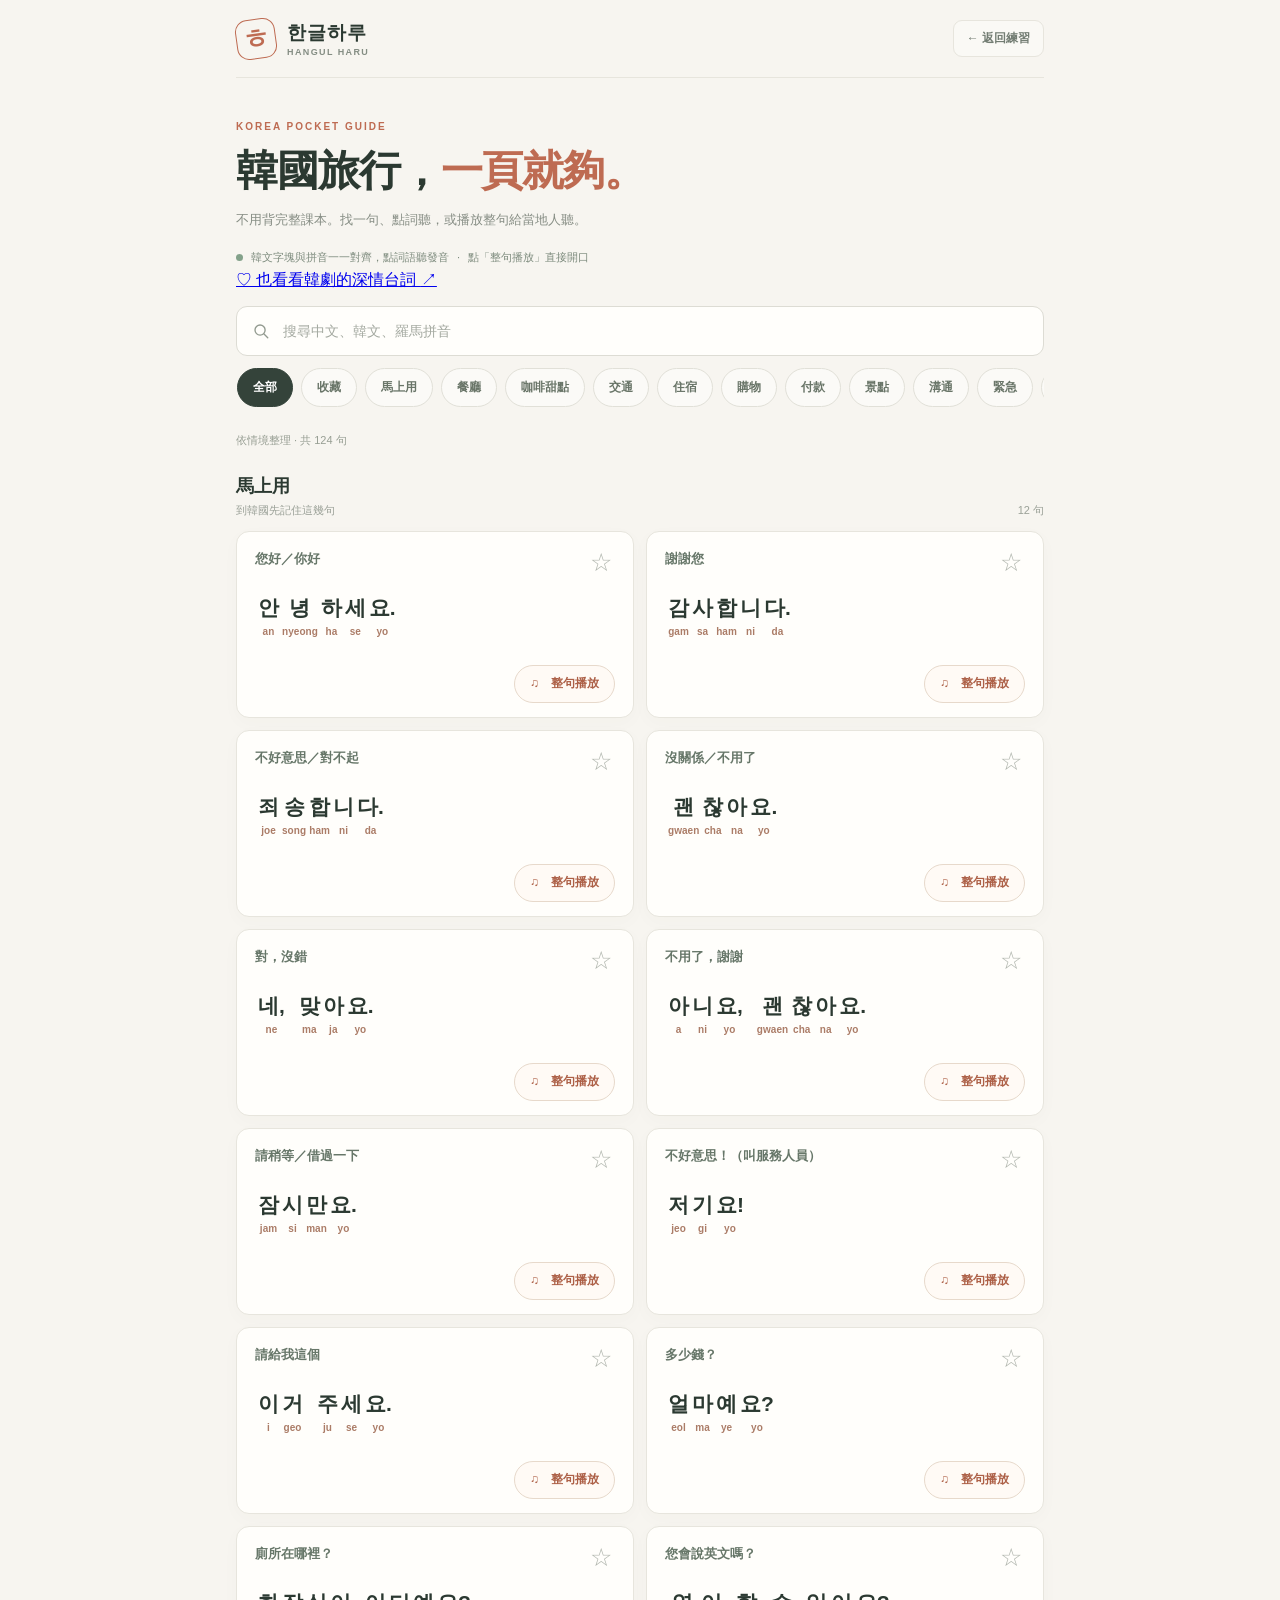
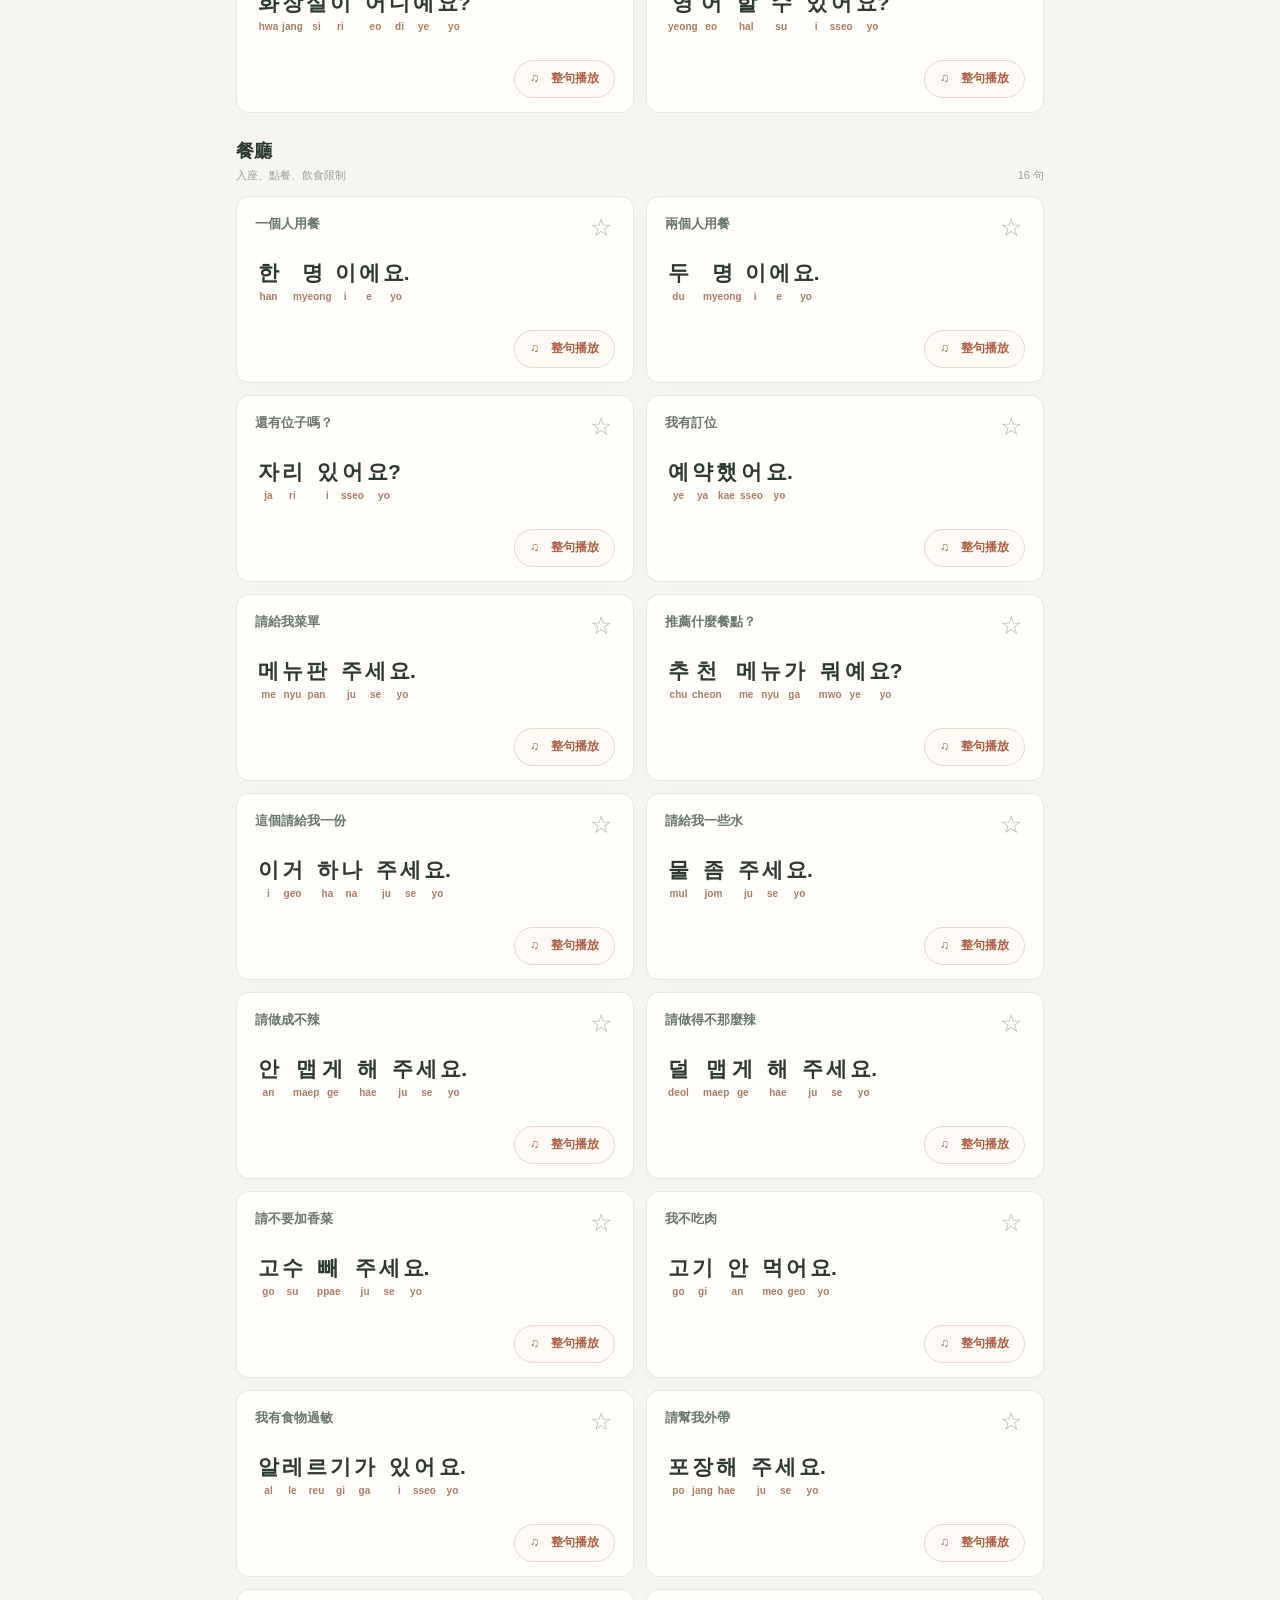
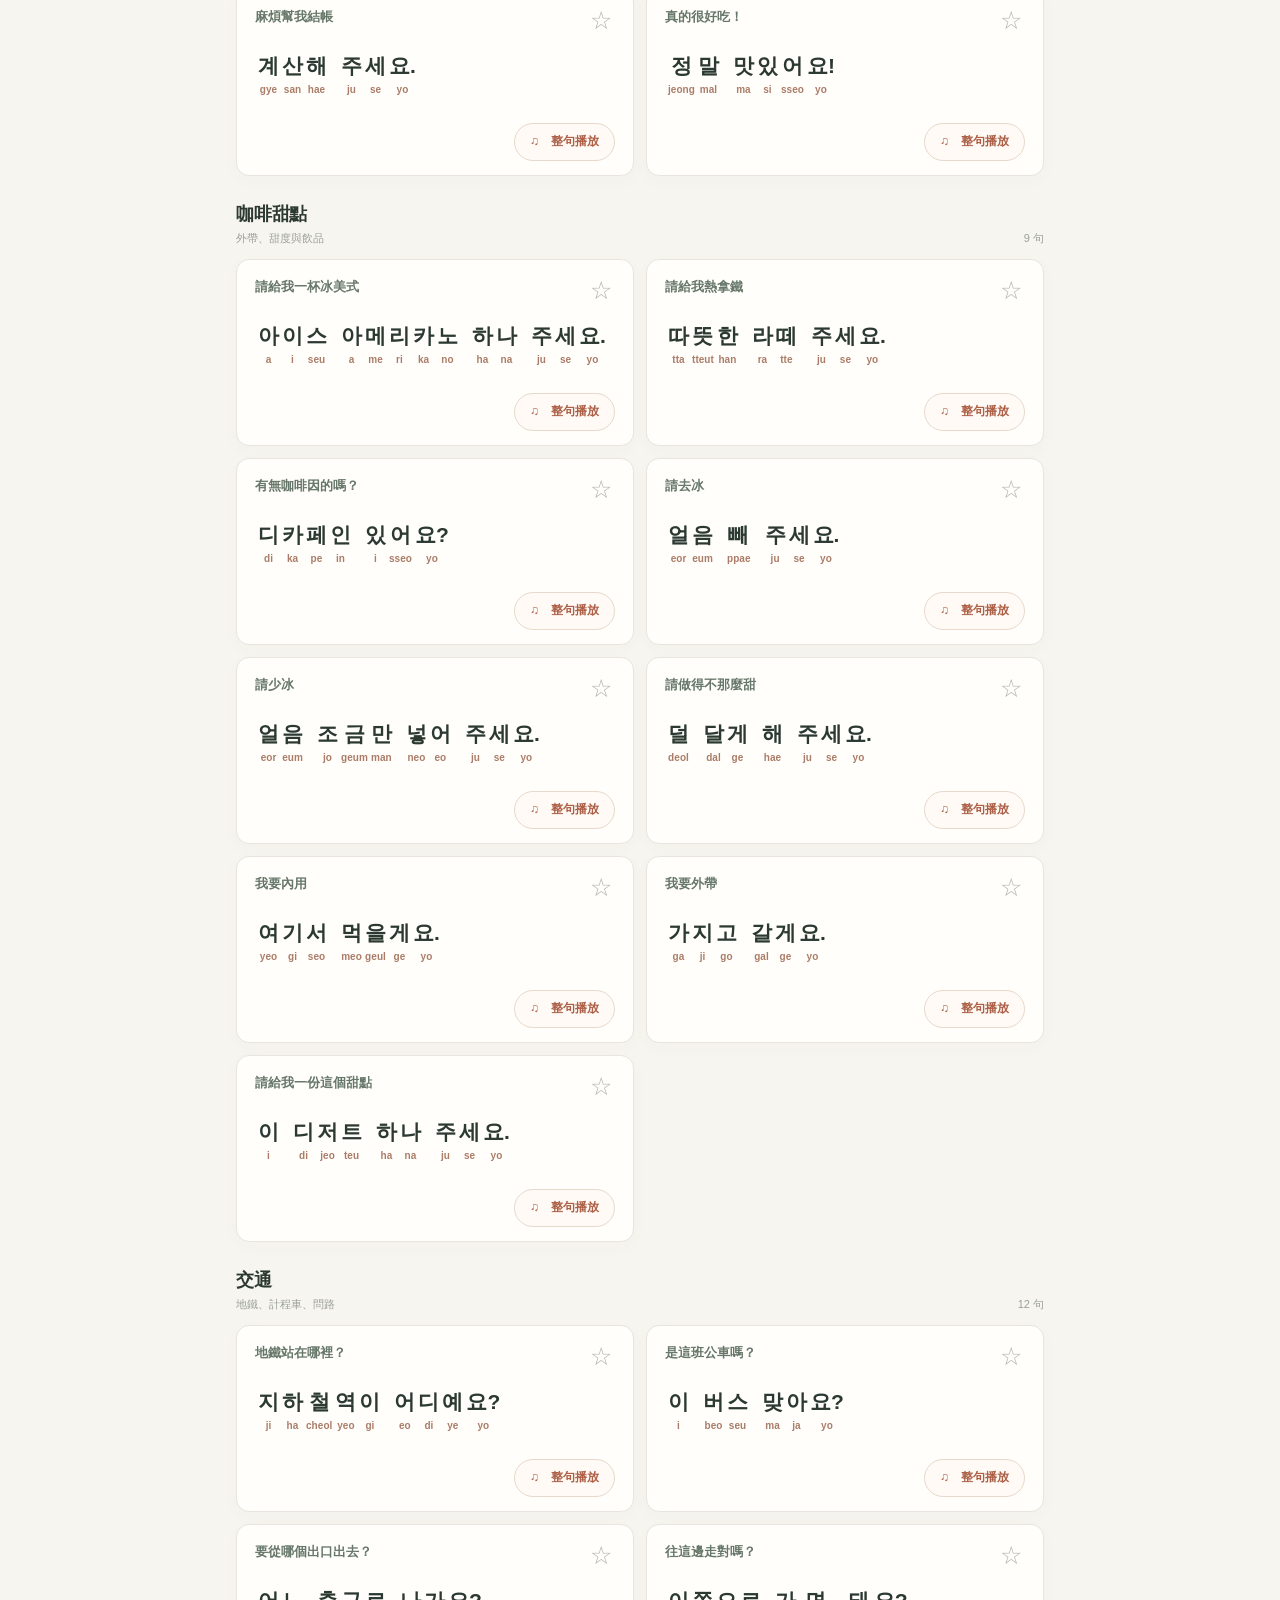
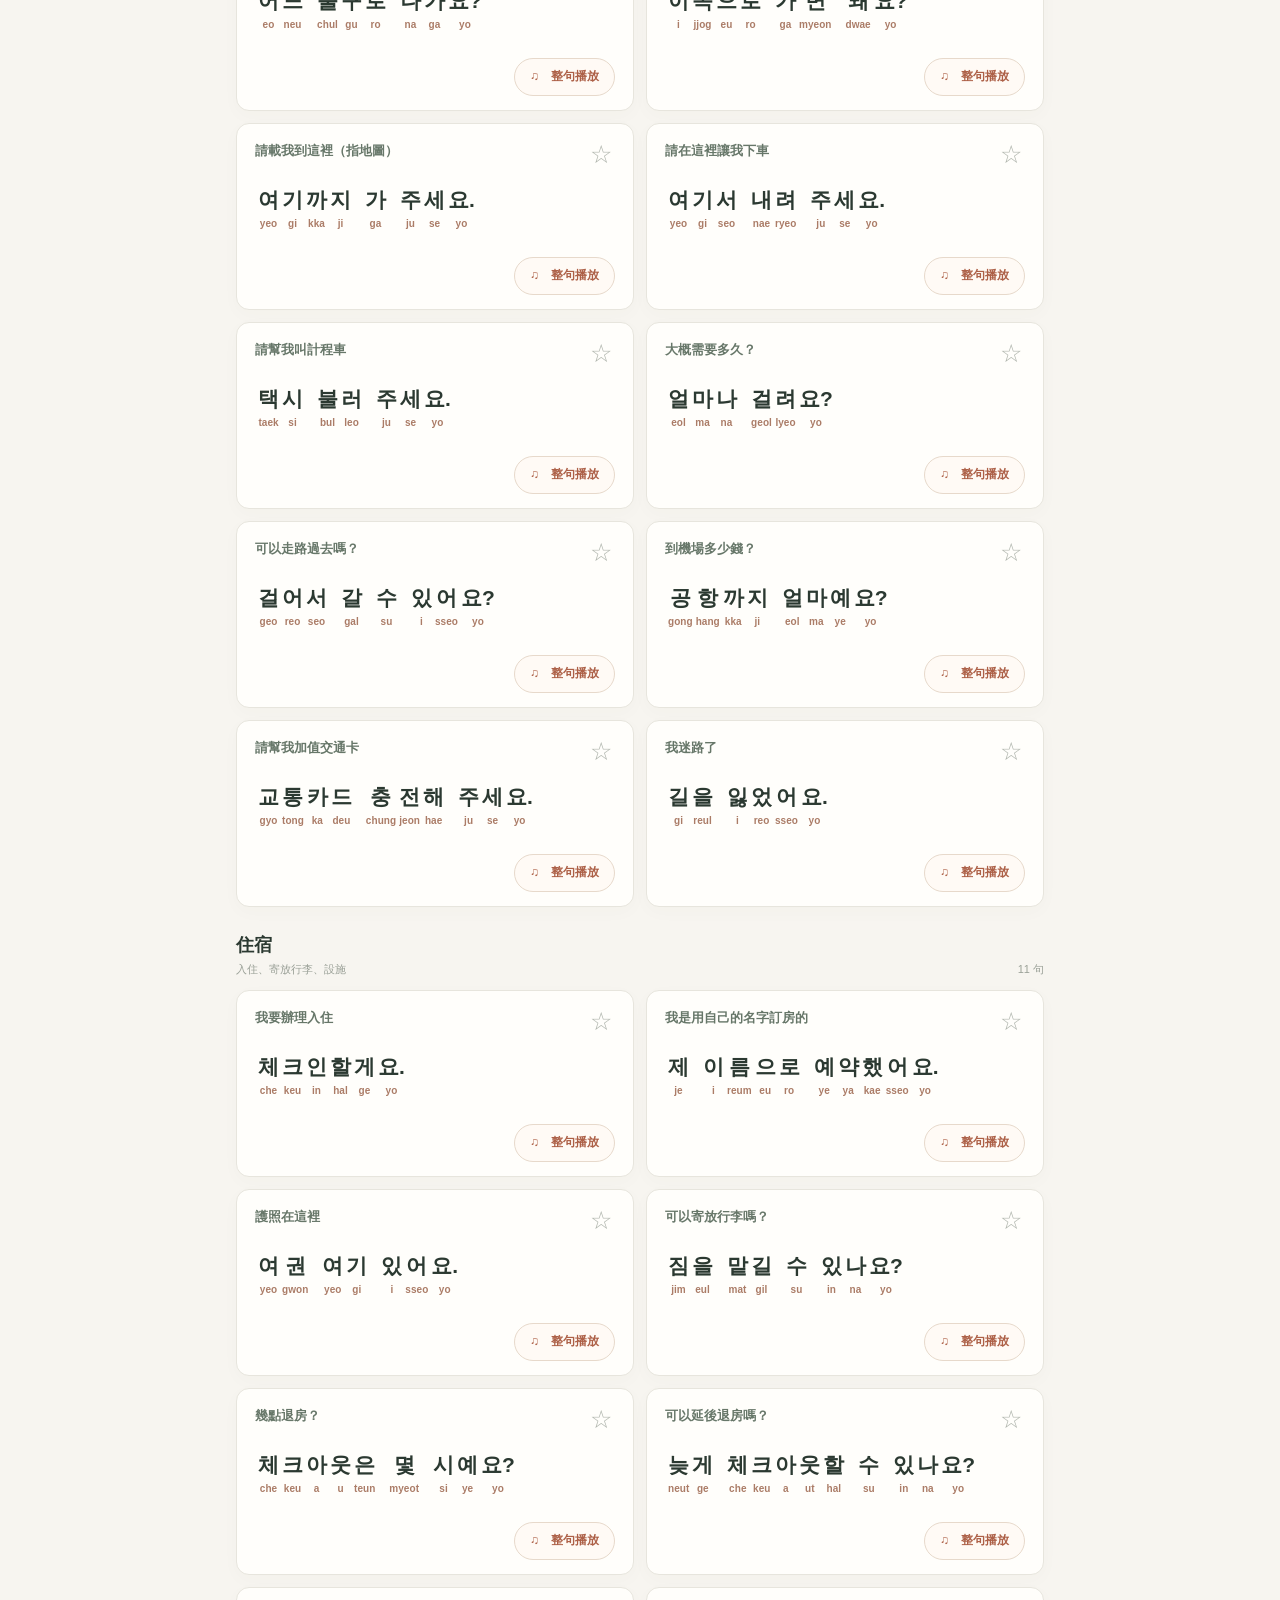
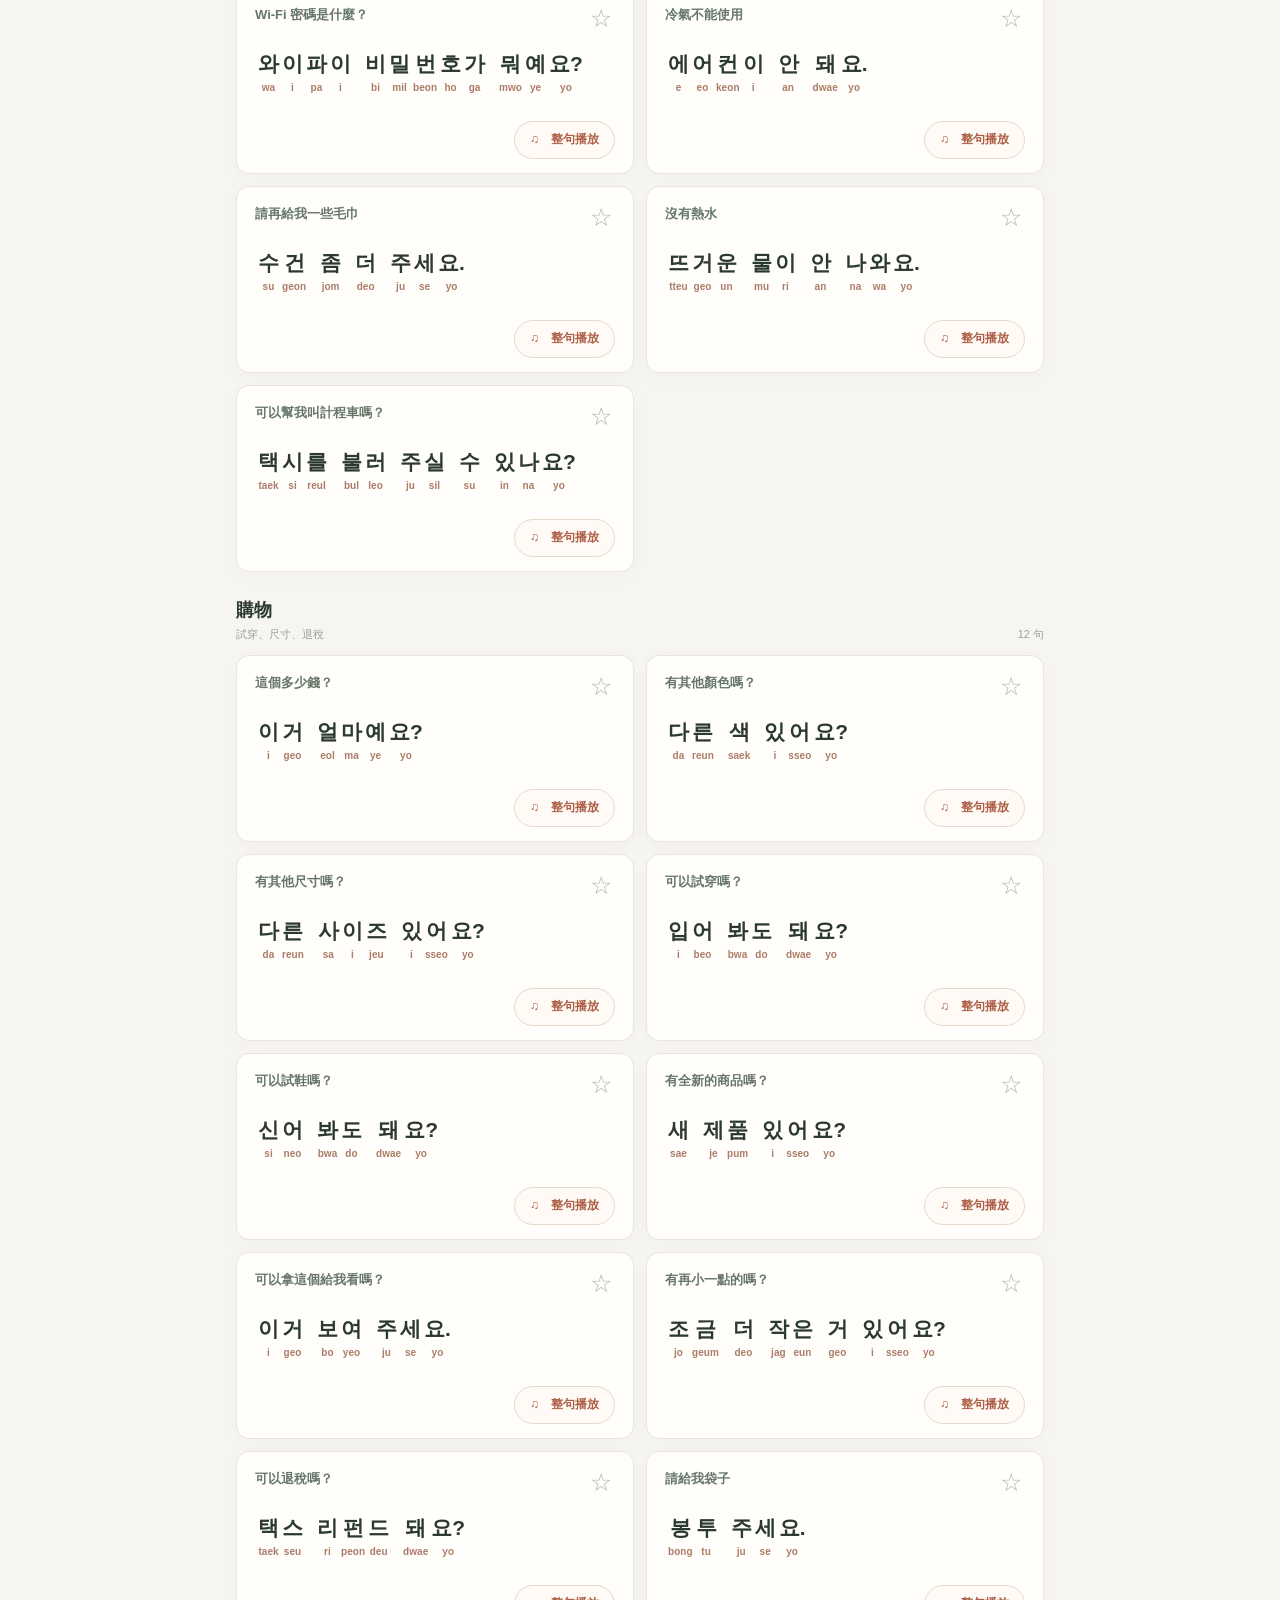
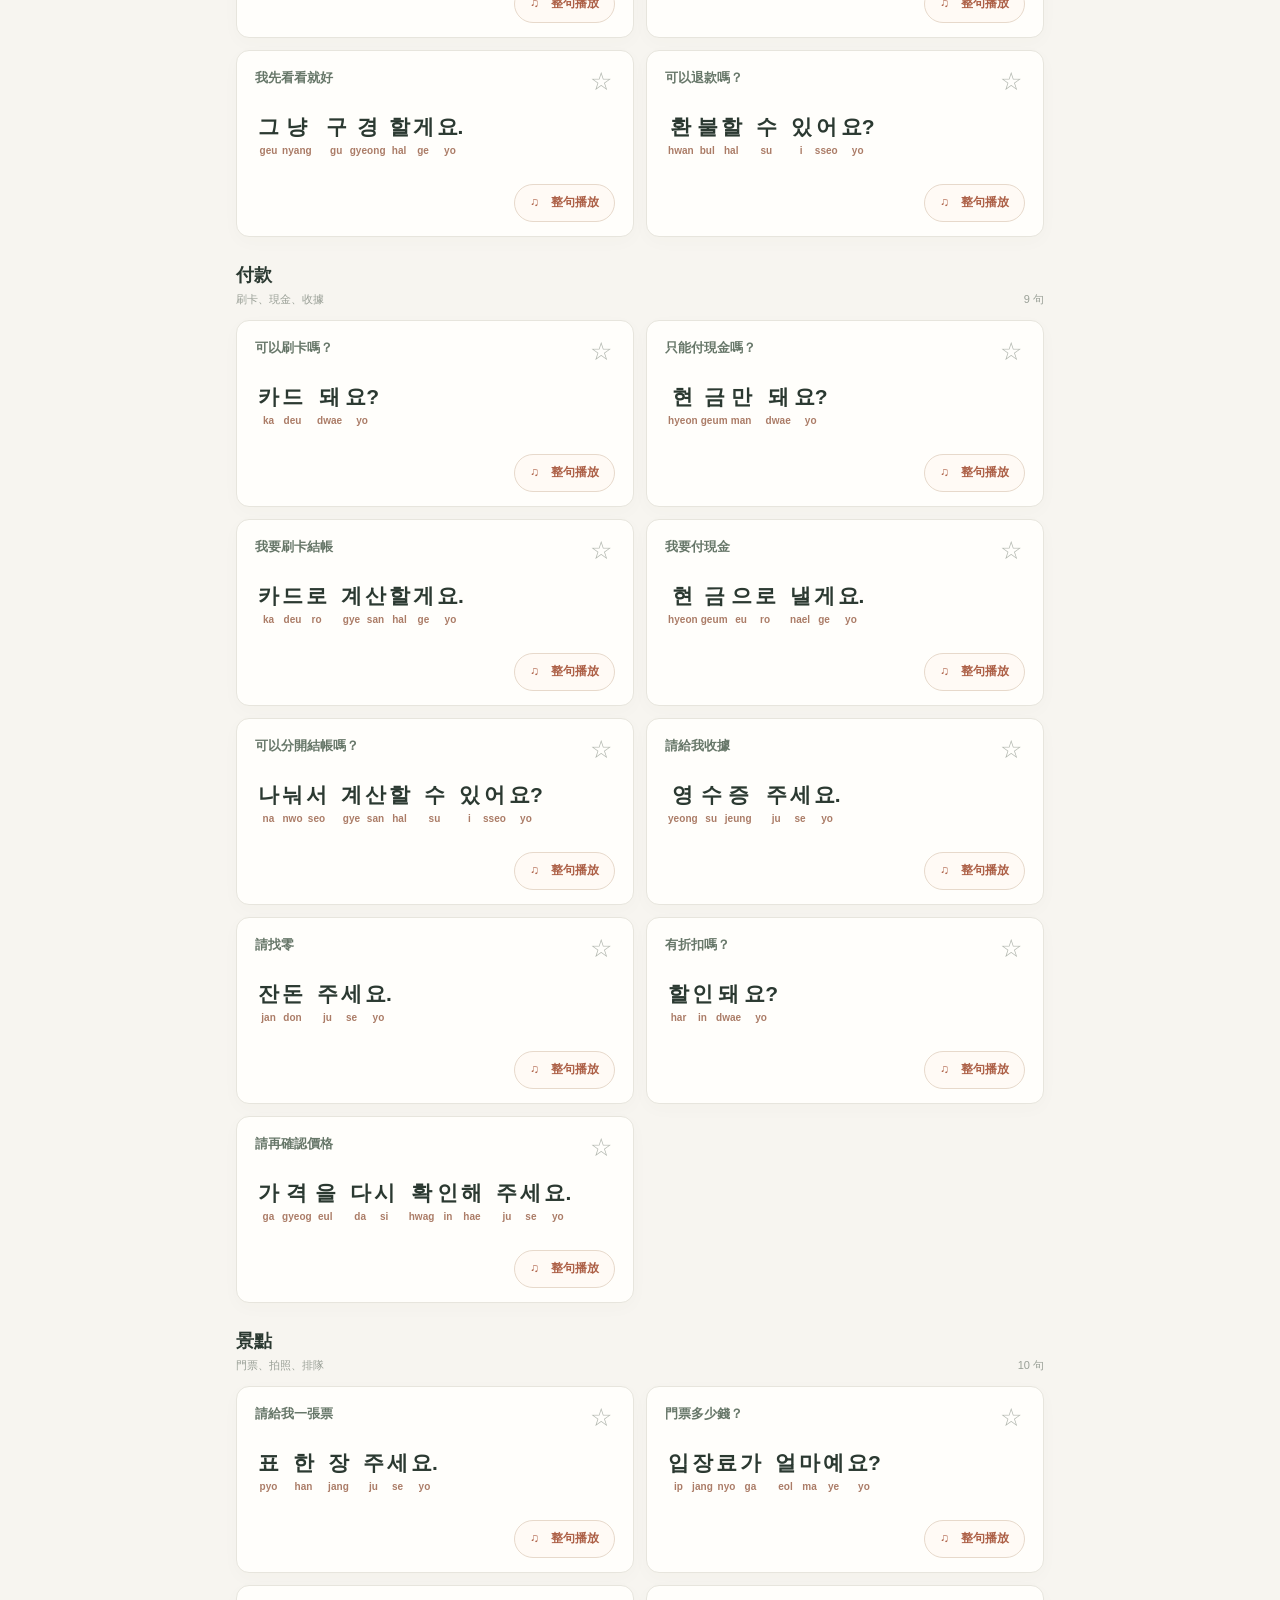
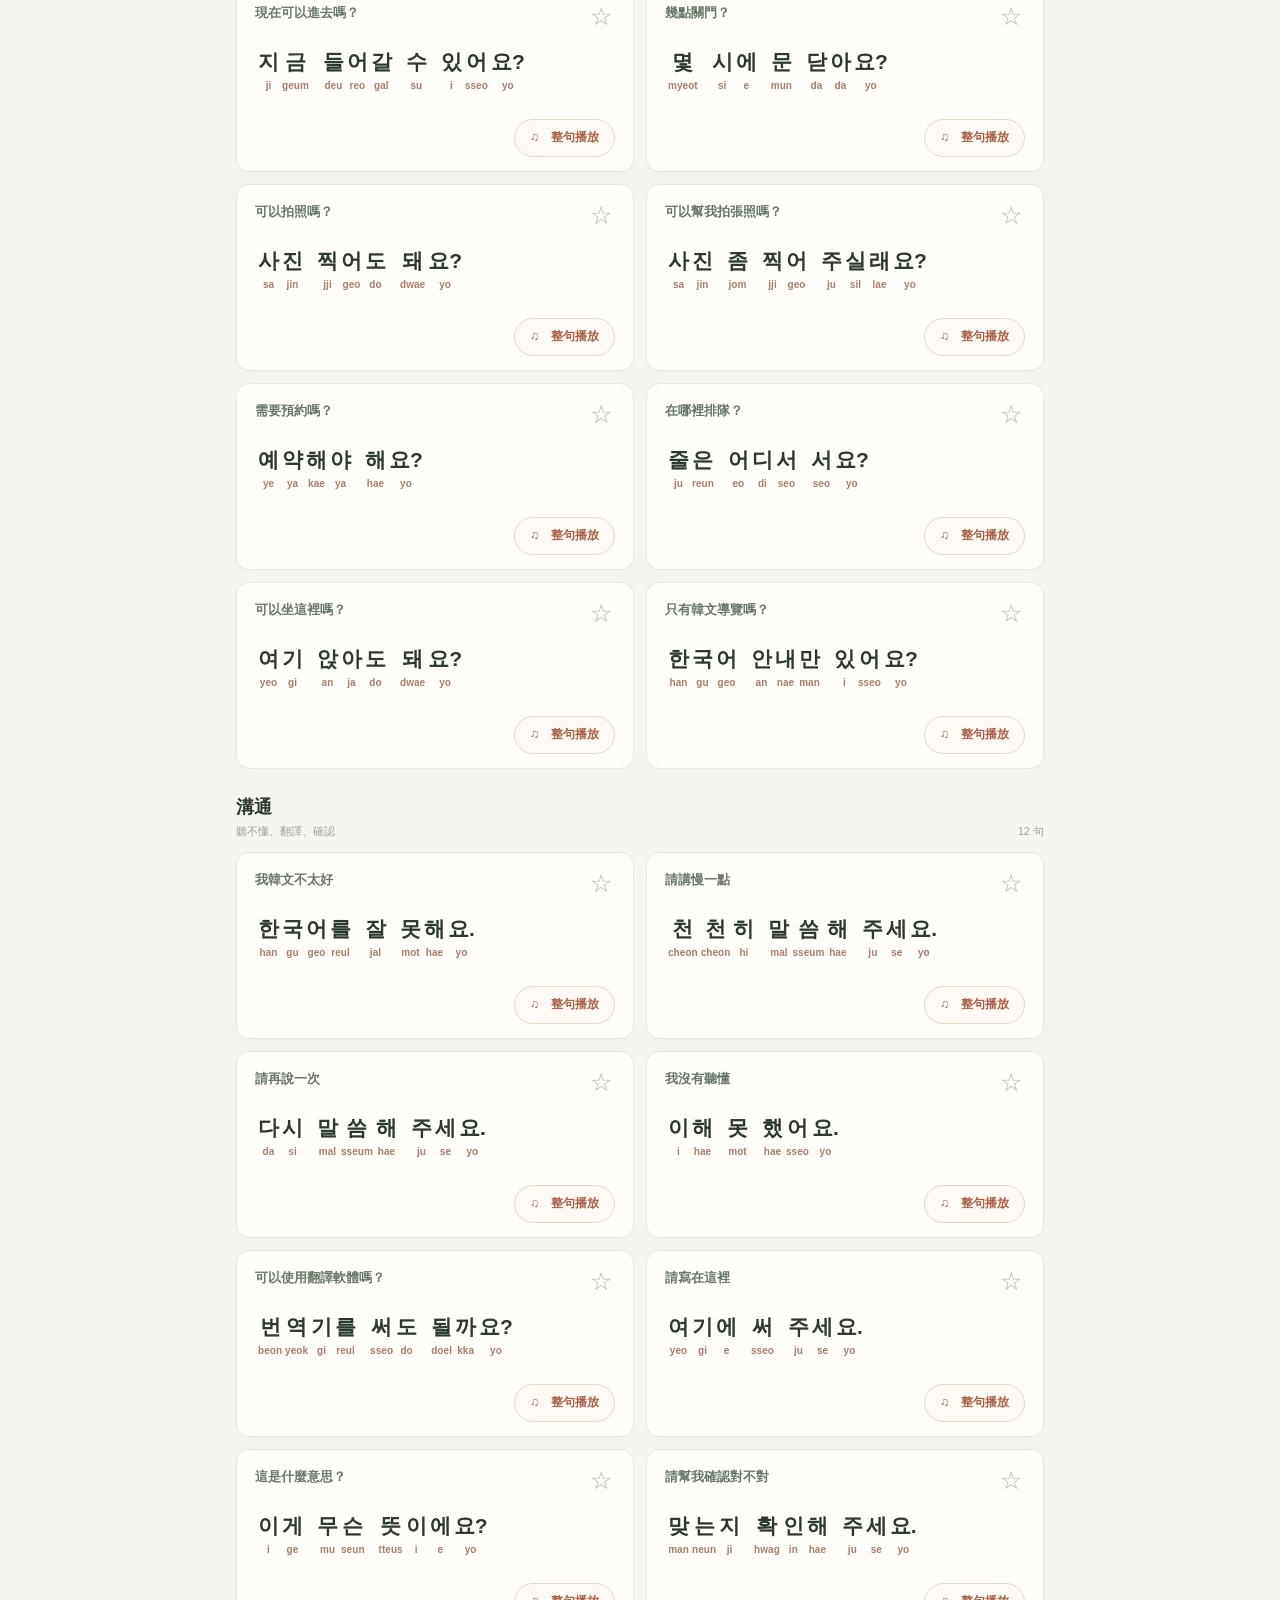
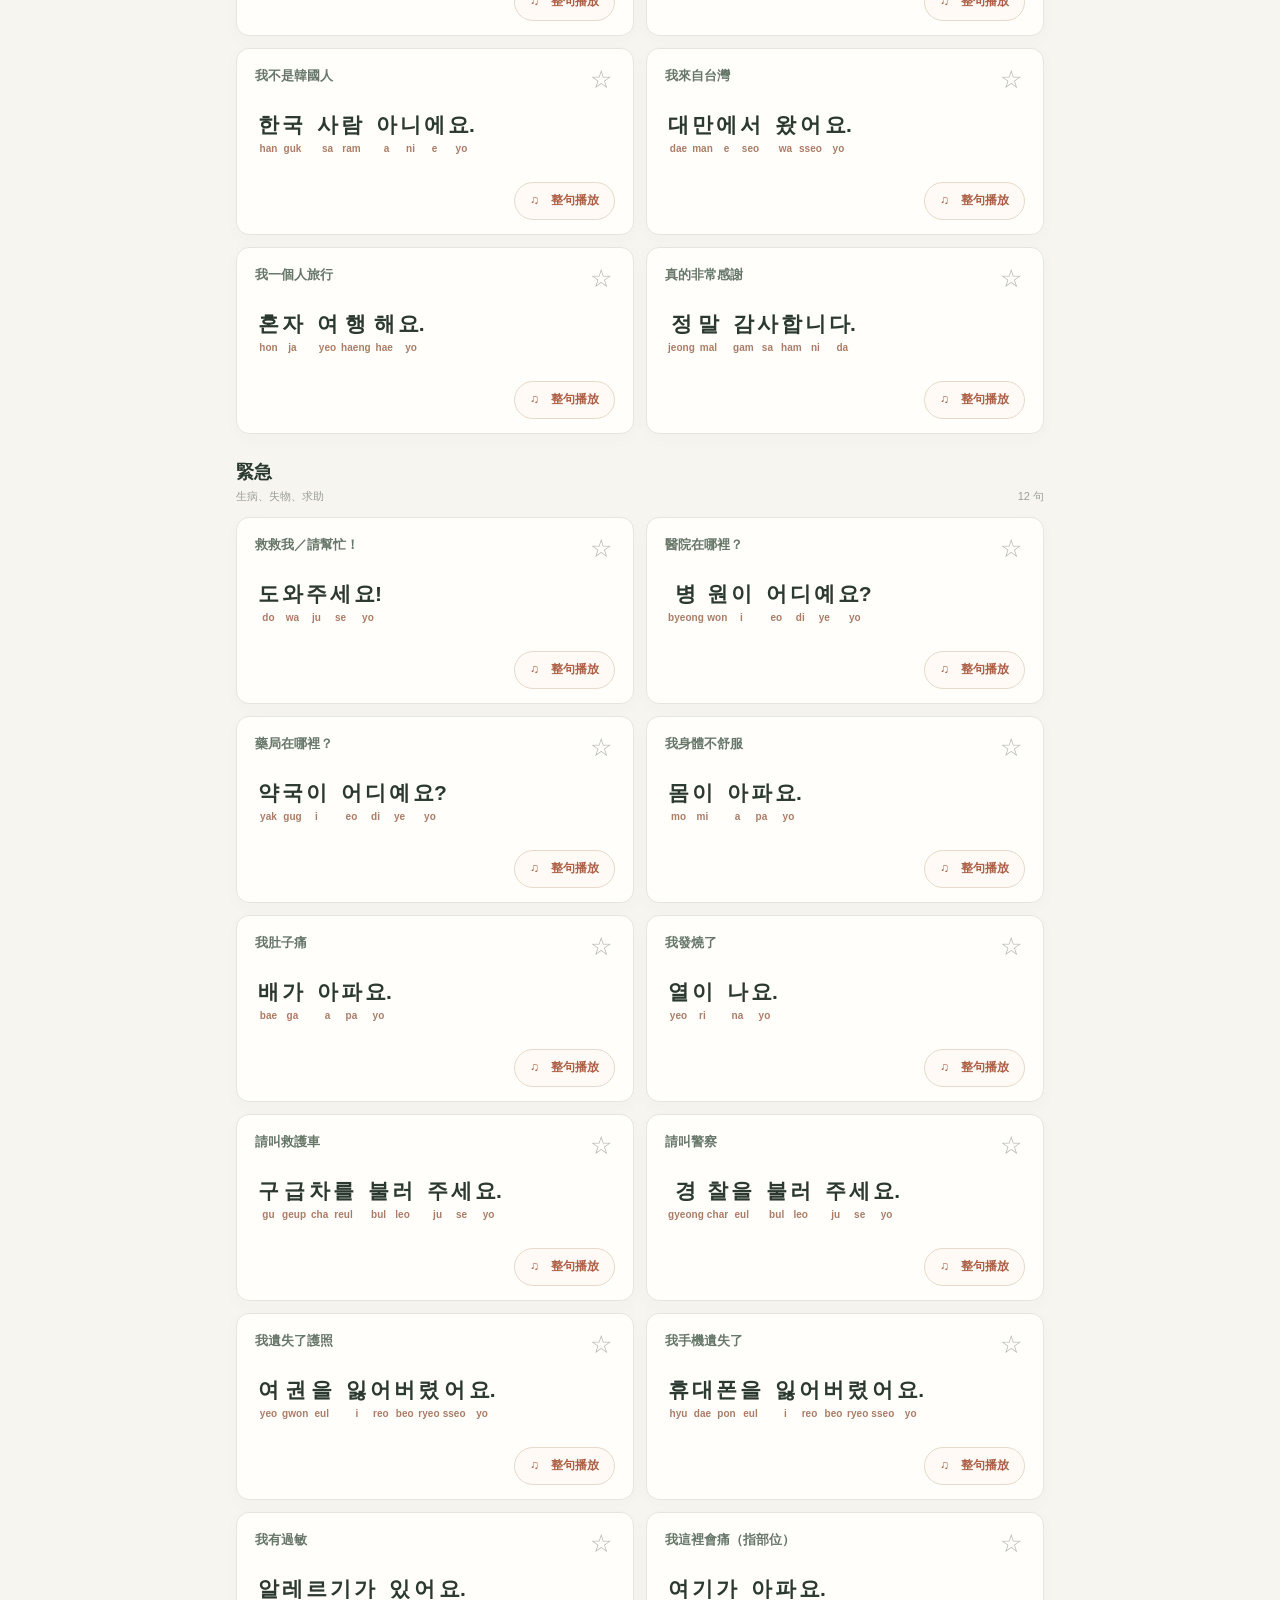
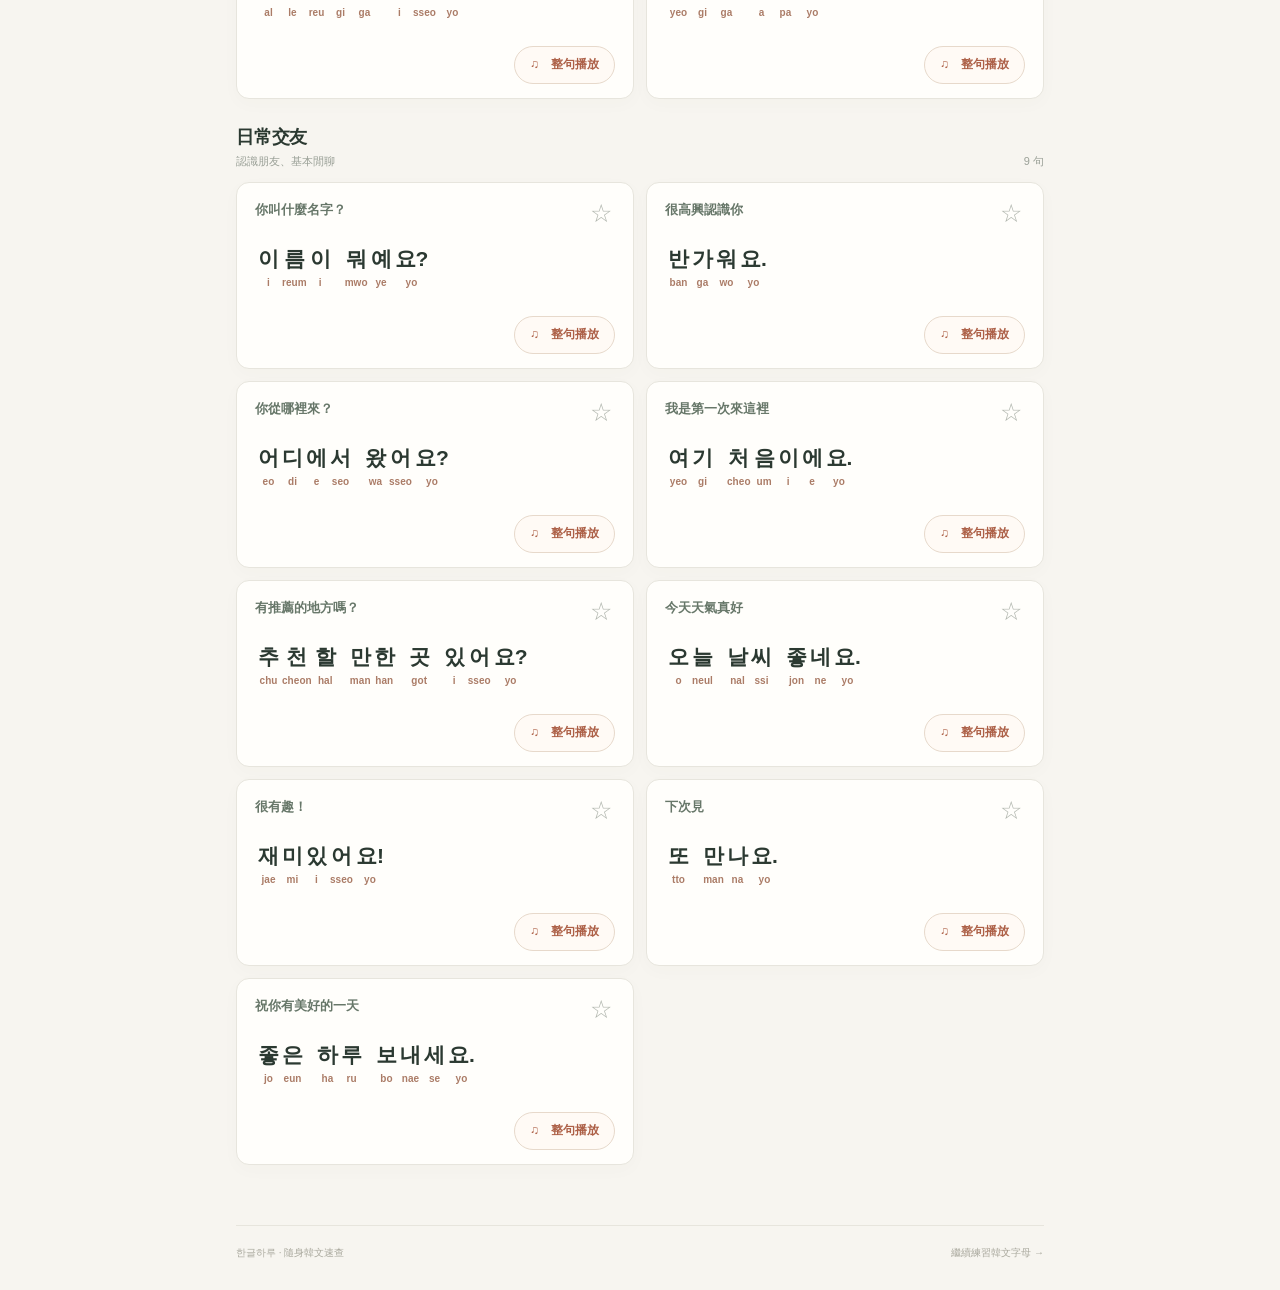
==== commit 850f13bc: "feat(travel): add secondary discoverable link to drama quotes" ====
--- a/travel/index.html
+++ b/travel/index.html
@@ -23,6 +23,7 @@
         <h1>韓國旅行，<em>一頁就夠。</em></h1>
         <p>不用背完整課本。找一句、點詞聽，或播放整句給當地人聽。</p>
         <div class="guide-hint"><span class="hint-dot" aria-hidden="true"></span>韓文字塊與拼音一一對齊，點詞語聽發音 <span aria-hidden="true">·</span> 點「整句播放」直接開口</div>
+        <a href="../drama/" class="drama-discovery">♡ 也看看韓劇的深情台詞 <span aria-hidden="true">↗</span></a>
       </div>
       <div class="tools" id="tools">
         <label class="search-field" for="phraseSearch">
